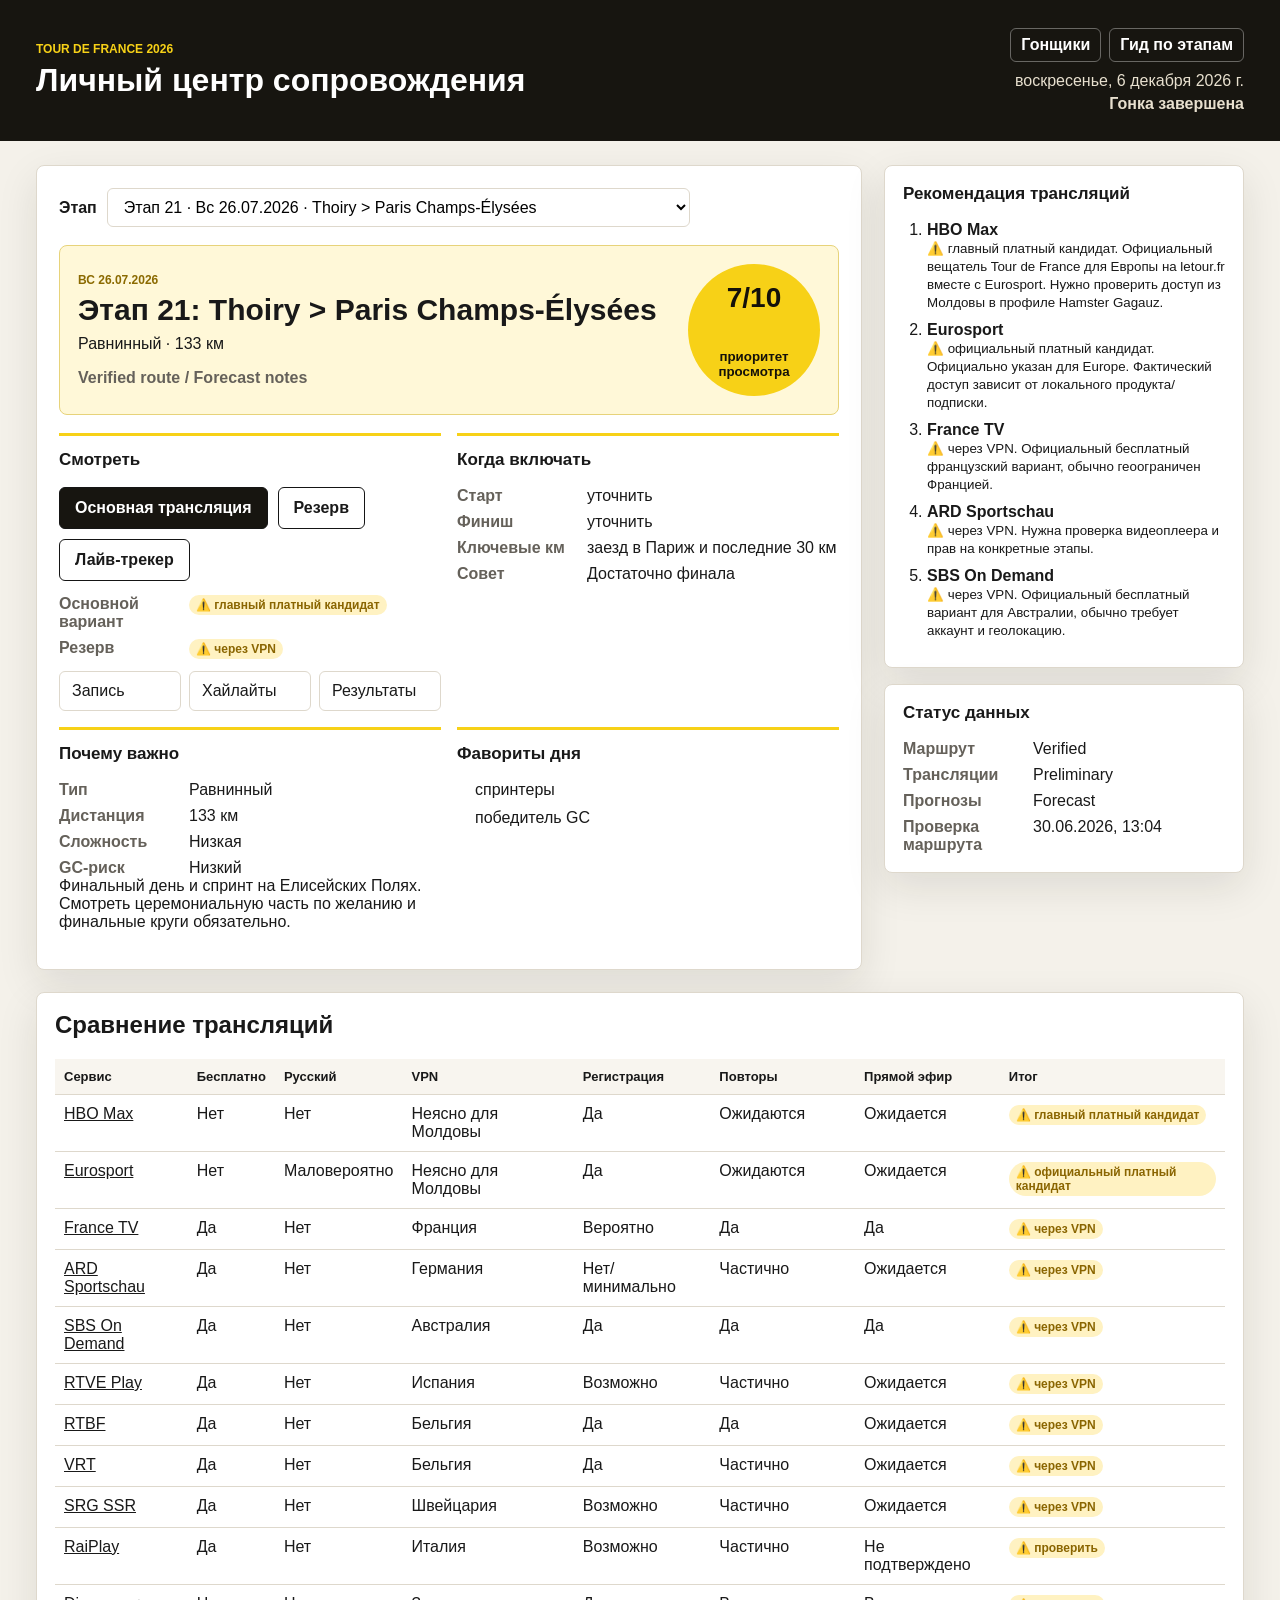
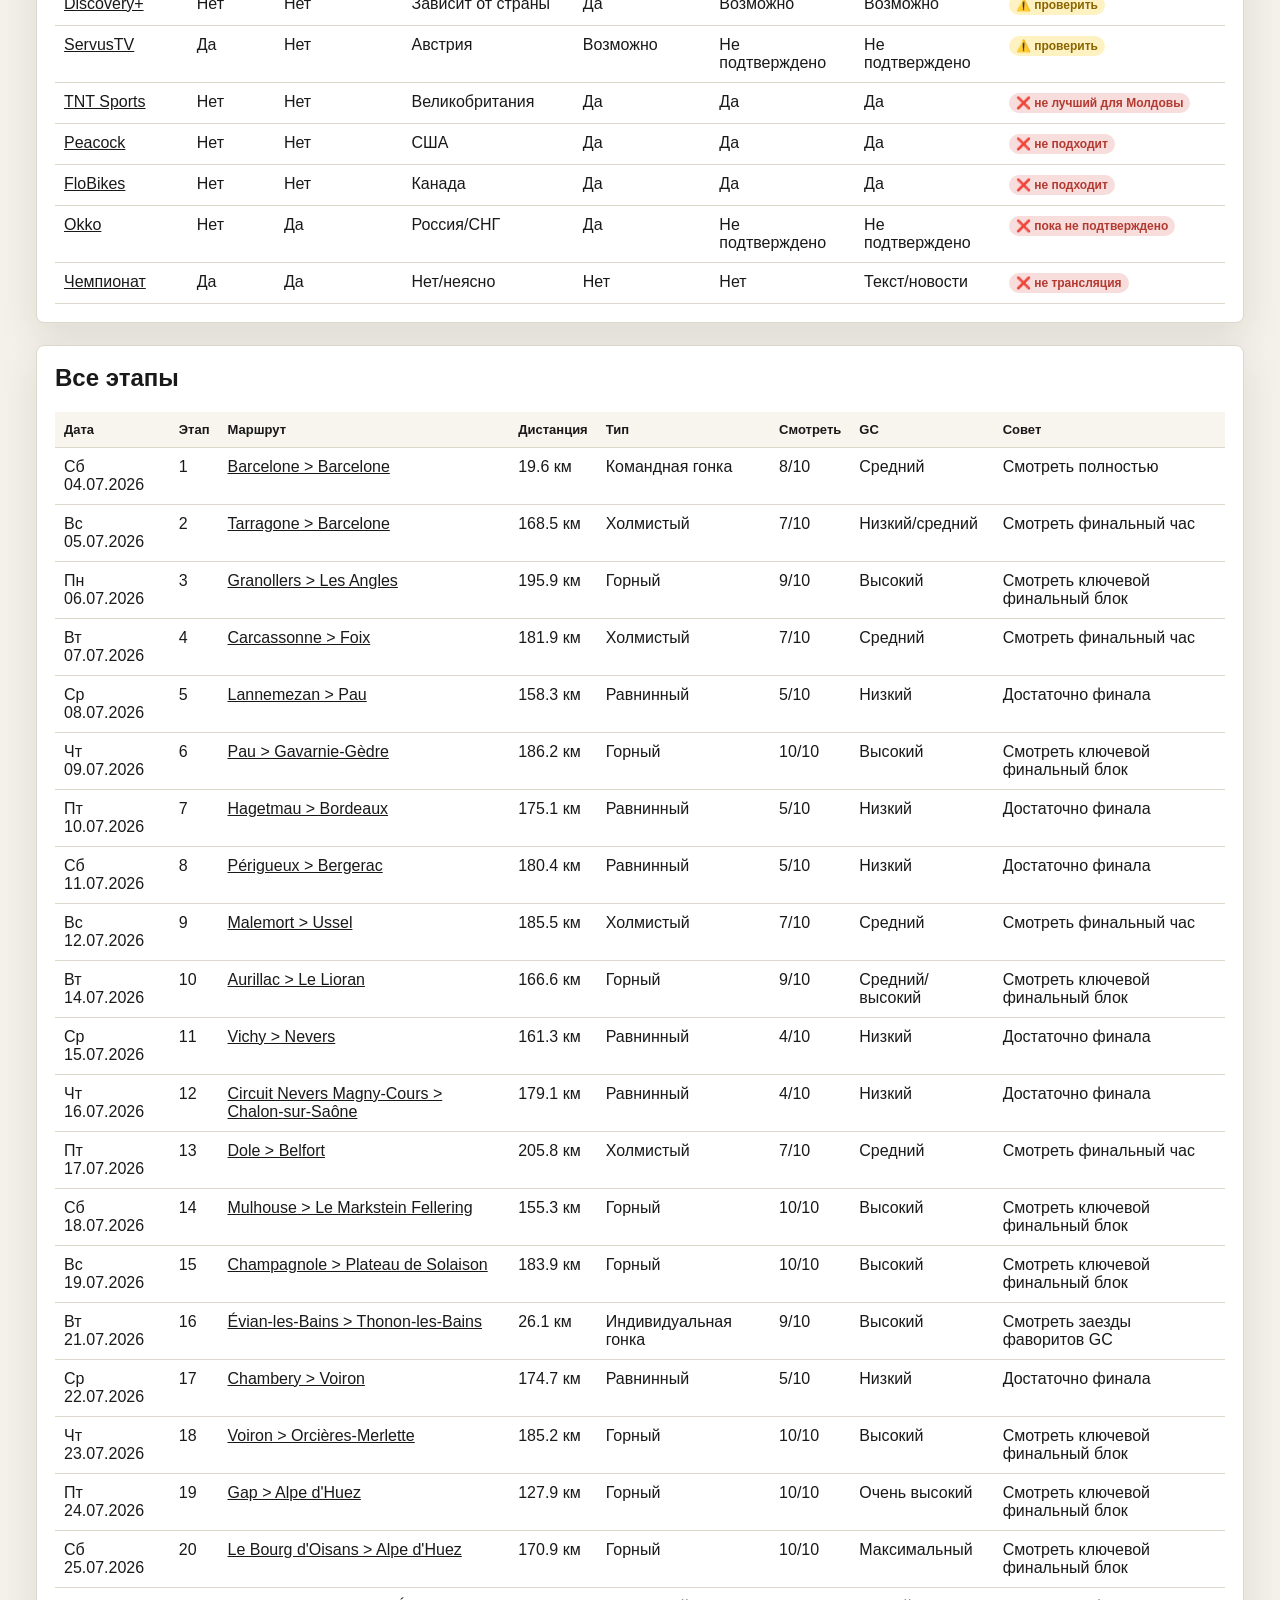
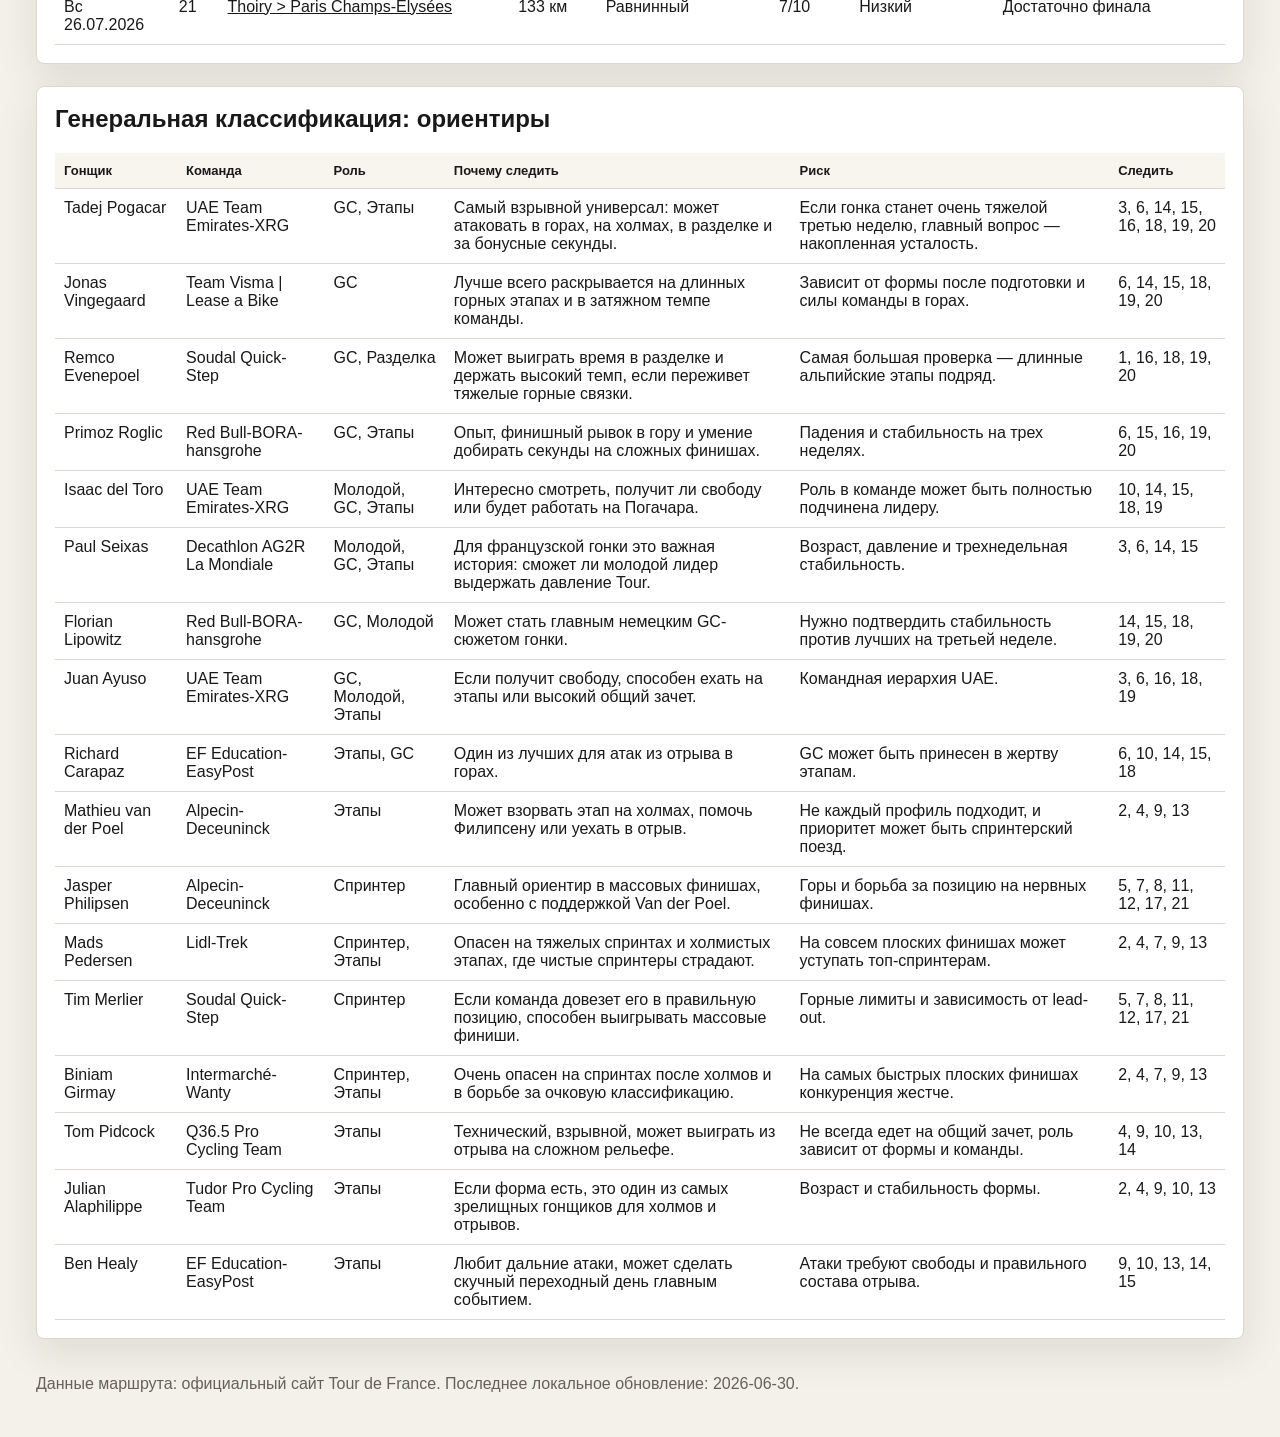
==== index.html @ 3c7461ac "Redesign homepage daily dashboard" ====
<!doctype html>
<html lang="ru">
<head>
  <meta charset="utf-8">
  <meta name="viewport" content="width=device-width, initial-scale=1">
  <title>Tour de France 2026 — личный центр</title>
  <link rel="stylesheet" href="assets/app.css">
</head>
<body>
  <header class="topbar">
    <div>
      <p class="eyebrow">Tour de France 2026</p>
      <h1>Личный центр сопровождения</h1>
    </div>
    <div class="top-actions">
      <nav class="main-nav" aria-label="Основные разделы">
        <a href="riders.html">Гонщики</a>
        <a href="stage-guide.html">Гид по этапам</a>
      </nav>
      <div class="status">
        <span id="todayLabel">Готово к обновлению</span>
        <strong id="countdownLabel">Старт: 4 июля 2026</strong>
      </div>
    </div>
  </header>

  <main class="layout">
    <section class="stage-panel daily-panel">
      <div class="stage-controls">
        <label for="stageSelect">Этап</label>
        <select id="stageSelect"></select>
      </div>

      <div class="stage-hero">
        <div>
          <p id="stageDate" class="eyebrow"></p>
          <h2 id="stageTitle"></h2>
          <p id="stageMeta"></p>
          <p id="stageStatus" class="status-note"></p>
        </div>
        <div class="stage-score">
          <span id="watchPriority"></span>
          <small>приоритет просмотра</small>
        </div>
      </div>

      <div class="dashboard-grid">
        <article class="dashboard-card watch-card">
          <h3>Смотреть</h3>
          <div class="actions">
            <a id="primaryWatch" class="button primary" target="_blank" rel="noreferrer">Основная трансляция</a>
            <a id="backupWatch" class="button" target="_blank" rel="noreferrer">Резерв</a>
            <a id="liveTracker" class="button" target="_blank" rel="noreferrer">Лайв-трекер</a>
          </div>
          <dl class="facts compact">
            <div><dt>Основной вариант</dt><dd id="primaryWatchStatus"></dd></div>
            <div><dt>Резерв</dt><dd id="backupWatchStatus"></dd></div>
          </dl>
          <div class="link-stack after-links">
            <a id="replayLink" target="_blank" rel="noreferrer">Запись</a>
            <a id="highlightsLink" target="_blank" rel="noreferrer">Хайлайты</a>
            <a id="resultsLink" target="_blank" rel="noreferrer">Результаты</a>
          </div>
        </article>

        <article class="dashboard-card">
          <h3>Когда включать</h3>
          <dl class="facts compact">
            <div><dt>Старт</dt><dd id="stageStartTime"></dd></div>
            <div><dt>Финиш</dt><dd id="stageFinishWindow"></dd></div>
            <div><dt>Ключевые км</dt><dd id="keyKilometers"></dd></div>
            <div><dt>Совет</dt><dd id="viewingAdvice"></dd></div>
          </dl>
        </article>

        <article class="dashboard-card">
          <h3>Почему важно</h3>
          <dl class="facts compact">
            <div><dt>Тип</dt><dd id="stageType"></dd></div>
            <div><dt>Дистанция</dt><dd id="stageDistance"></dd></div>
            <div><dt>Сложность</dt><dd id="difficulty"></dd></div>
            <div><dt>GC-риск</dt><dd id="gcImpact"></dd></div>
          </dl>
          <p id="stageGuide"></p>
        </article>

        <article class="dashboard-card">
          <h3>Фавориты дня</h3>
          <ul id="dailyFavorites" class="compact-list favorite-list"></ul>
        </article>
      </div>
    </section>

    <aside class="side-panel">
      <section>
        <h3>Рекомендация трансляций</h3>
        <ol id="recommendations" class="ranking"></ol>
      </section>

      <section>
        <h3>Статус данных</h3>
        <dl class="facts compact">
          <div><dt>Маршрут</dt><dd id="routeStatus"></dd></div>
          <div><dt>Трансляции</dt><dd id="broadcasterStatus"></dd></div>
          <div><dt>Прогнозы</dt><dd id="predictionStatus"></dd></div>
          <div><dt>Проверка маршрута</dt><dd id="routeCheckedAt"></dd></div>
        </dl>
      </section>
    </aside>

    <section class="wide">
      <h2>Сравнение трансляций</h2>
      <div class="table-wrap">
        <table id="broadcastTable">
          <thead>
            <tr>
              <th>Сервис</th>
              <th>Бесплатно</th>
              <th>Русский</th>
              <th>VPN</th>
              <th>Регистрация</th>
              <th>Повторы</th>
              <th>Прямой эфир</th>
              <th>Итог</th>
            </tr>
          </thead>
          <tbody></tbody>
        </table>
      </div>
    </section>

    <section class="wide">
      <h2>Все этапы</h2>
      <div class="table-wrap">
        <table id="stagesTable">
          <thead>
            <tr>
              <th>Дата</th>
              <th>Этап</th>
              <th>Маршрут</th>
              <th>Дистанция</th>
              <th>Тип</th>
              <th>Смотреть</th>
              <th>GC</th>
              <th>Совет</th>
            </tr>
          </thead>
          <tbody></tbody>
        </table>
      </div>
    </section>

    <section class="wide">
      <h2>Генеральная классификация: ориентиры</h2>
      <div class="table-wrap">
        <table id="ridersTable">
          <thead>
            <tr>
              <th>Гонщик</th>
              <th>Команда</th>
              <th>Роль</th>
              <th>Почему следить</th>
              <th>Риск</th>
              <th>Следить</th>
            </tr>
          </thead>
          <tbody></tbody>
        </table>
      </div>
    </section>
  </main>

  <footer>
    <p>Данные маршрута: официальный сайт Tour de France. Последнее локальное обновление: <span id="updatedAt"></span>.</p>
  </footer>

  <script src="assets/data.js"></script>
  <script src="assets/app.js"></script>
</body>
</html>
---- assets/app.css ----
:root {
  --bg: #f4f1ea;
  --panel: #ffffff;
  --ink: #191919;
  --muted: #65615a;
  --line: #ded8cc;
  --yellow: #f7d117;
  --green: #2f7d57;
  --red: #b23a31;
  --blue: #245f8f;
  --shadow: 0 14px 40px rgba(32, 27, 18, .10);
}

* {
  box-sizing: border-box;
}

body {
  margin: 0;
  background: var(--bg);
  color: var(--ink);
  font-family: "Segoe UI", Arial, sans-serif;
}

a {
  color: inherit;
}

.topbar {
  display: flex;
  justify-content: space-between;
  gap: 24px;
  align-items: center;
  padding: 28px 36px;
  background: #171510;
  color: #fff;
}

h1, h2, h3, p {
  margin-top: 0;
}

h1 {
  margin-bottom: 0;
  font-size: 32px;
}

h2 {
  font-size: 24px;
}

h3 {
  font-size: 17px;
}

.eyebrow {
  margin-bottom: 6px;
  color: #8b6a00;
  font-weight: 700;
  text-transform: uppercase;
  font-size: 12px;
  letter-spacing: 0;
}

.topbar .eyebrow {
  color: var(--yellow);
}

.status {
  display: grid;
  gap: 5px;
  text-align: right;
  color: #e8e0cf;
}

.top-actions {
  display: grid;
  gap: 10px;
  justify-items: end;
}

.main-nav {
  display: flex;
  flex-wrap: wrap;
  gap: 8px;
  justify-content: flex-end;
}

.main-nav a {
  min-height: 34px;
  display: inline-flex;
  align-items: center;
  padding: 7px 10px;
  border: 1px solid rgba(255,255,255,.35);
  border-radius: 6px;
  color: #fff;
  text-decoration: none;
  font-weight: 700;
}

.layout {
  display: grid;
  grid-template-columns: minmax(0, 1fr) 360px;
  gap: 22px;
  padding: 24px 36px 36px;
}

.stage-panel,
.side-panel section,
.wide {
  background: var(--panel);
  border: 1px solid var(--line);
  border-radius: 8px;
  box-shadow: var(--shadow);
}

.stage-panel {
  padding: 22px;
}

.daily-panel {
  display: grid;
  gap: 18px;
}

.stage-controls {
  display: flex;
  gap: 10px;
  align-items: center;
}

label {
  font-weight: 700;
}

select {
  min-width: 280px;
  padding: 9px 12px;
  border: 1px solid var(--line);
  border-radius: 6px;
  background: #fff;
  font: inherit;
}

.stage-hero {
  display: flex;
  justify-content: space-between;
  gap: 18px;
  align-items: center;
  padding: 18px;
  border: 1px solid #e7d37a;
  border-radius: 8px;
  background: #fff8d8;
}

.stage-hero h2 {
  margin-bottom: 8px;
  font-size: 30px;
}

.stage-score {
  min-width: 132px;
  aspect-ratio: 1;
  display: grid;
  place-items: center;
  text-align: center;
  border-radius: 50%;
  background: var(--yellow);
  color: #14110a;
  font-weight: 800;
}

.stage-score span {
  font-size: 28px;
}

.stage-score small {
  display: block;
  max-width: 88px;
  font-weight: 700;
}

.status-note {
  margin-bottom: 0;
  color: var(--muted);
  font-weight: 700;
}

.dashboard-grid {
  display: grid;
  grid-template-columns: repeat(2, minmax(0, 1fr));
  gap: 16px;
}

.dashboard-card {
  border-top: 3px solid var(--yellow);
  padding-top: 14px;
}

.actions {
  display: flex;
  flex-wrap: wrap;
  gap: 10px;
  margin: 0 0 14px;
}

.button {
  display: inline-flex;
  min-height: 42px;
  align-items: center;
  justify-content: center;
  padding: 10px 15px;
  border: 1px solid #151515;
  border-radius: 6px;
  text-decoration: none;
  font-weight: 700;
  background: #fff;
}

.button.primary {
  background: #171510;
  color: #fff;
}

.grid.two {
  display: grid;
  grid-template-columns: repeat(2, minmax(0, 1fr));
  gap: 16px;
}

article {
  border-top: 3px solid var(--yellow);
  padding-top: 14px;
}

.facts {
  display: grid;
  gap: 8px;
}

.facts.compact {
  margin: 0;
}

.facts div {
  display: grid;
  grid-template-columns: 120px 1fr;
  gap: 10px;
}

dt {
  color: var(--muted);
  font-weight: 700;
}

dd {
  margin: 0;
}

.side-panel {
  display: grid;
  gap: 16px;
  align-content: start;
}

.side-panel section,
.wide {
  padding: 18px;
}

.ranking {
  margin: 0;
  padding-left: 24px;
}

.ranking li,
.compact-list li {
  margin-bottom: 10px;
}

.compact-list {
  margin: 0;
  padding-left: 18px;
}

.link-stack {
  display: grid;
  gap: 8px;
}

.after-links {
  grid-template-columns: repeat(3, minmax(0, 1fr));
  margin-top: 12px;
}

.link-stack a {
  padding: 10px 12px;
  border: 1px solid var(--line);
  border-radius: 6px;
  text-decoration: none;
}

.favorite-list li {
  display: grid;
  gap: 3px;
}

.favorite-list a {
  font-weight: 800;
  text-decoration-color: rgba(25,25,25,.35);
}

.favorite-list span {
  color: var(--muted);
  font-size: 13px;
}

.wide {
  grid-column: 1 / -1;
}

.table-wrap {
  overflow-x: auto;
}

table {
  width: 100%;
  border-collapse: collapse;
  min-width: 780px;
}

th,
td {
  padding: 10px 9px;
  border-bottom: 1px solid var(--line);
  text-align: left;
  vertical-align: top;
}

th {
  background: #f8f5ef;
  font-size: 13px;
}

.tag {
  display: inline-block;
  padding: 3px 7px;
  border-radius: 999px;
  font-weight: 700;
  font-size: 12px;
}

.ok { background: #dff2e7; color: var(--green); }
.warn { background: #fff2c2; color: #8a6500; }
.bad { background: #f8dddd; color: var(--red); }
.info { background: #dfeef8; color: var(--blue); }

footer {
  padding: 0 36px 28px;
  color: var(--muted);
}

@media (max-width: 980px) {
  .topbar,
  .layout {
    padding-left: 18px;
    padding-right: 18px;
  }

  .topbar,
  .layout,
  .grid.two {
    display: block;
  }

  .status {
    text-align: left;
    margin-top: 12px;
  }

  .top-actions {
    justify-items: start;
    margin-top: 14px;
  }

  .main-nav {
    justify-content: flex-start;
  }

  .side-panel,
  .wide {
    margin-top: 18px;
  }

  .stage-hero {
    display: block;
  }

  .stage-score {
    margin-top: 14px;
  }

  select {
    min-width: 0;
    width: 100%;
  }
}
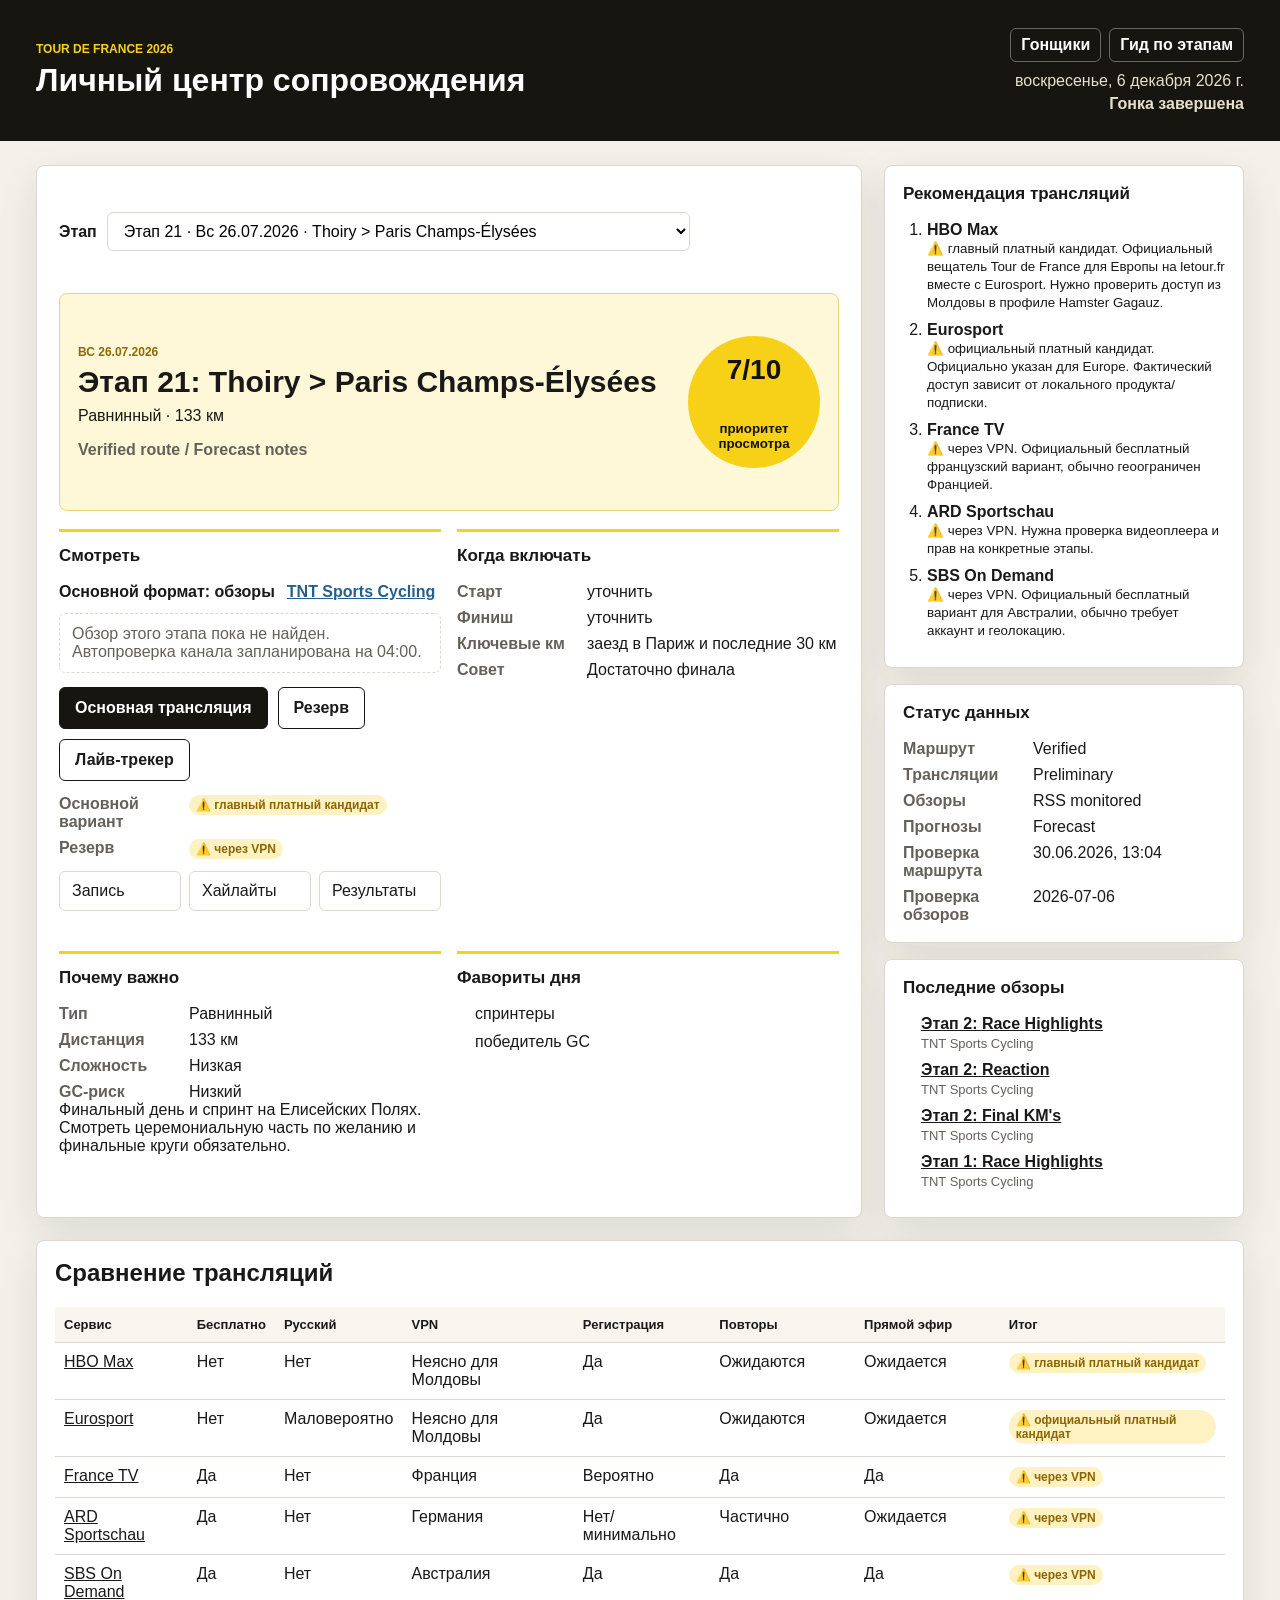
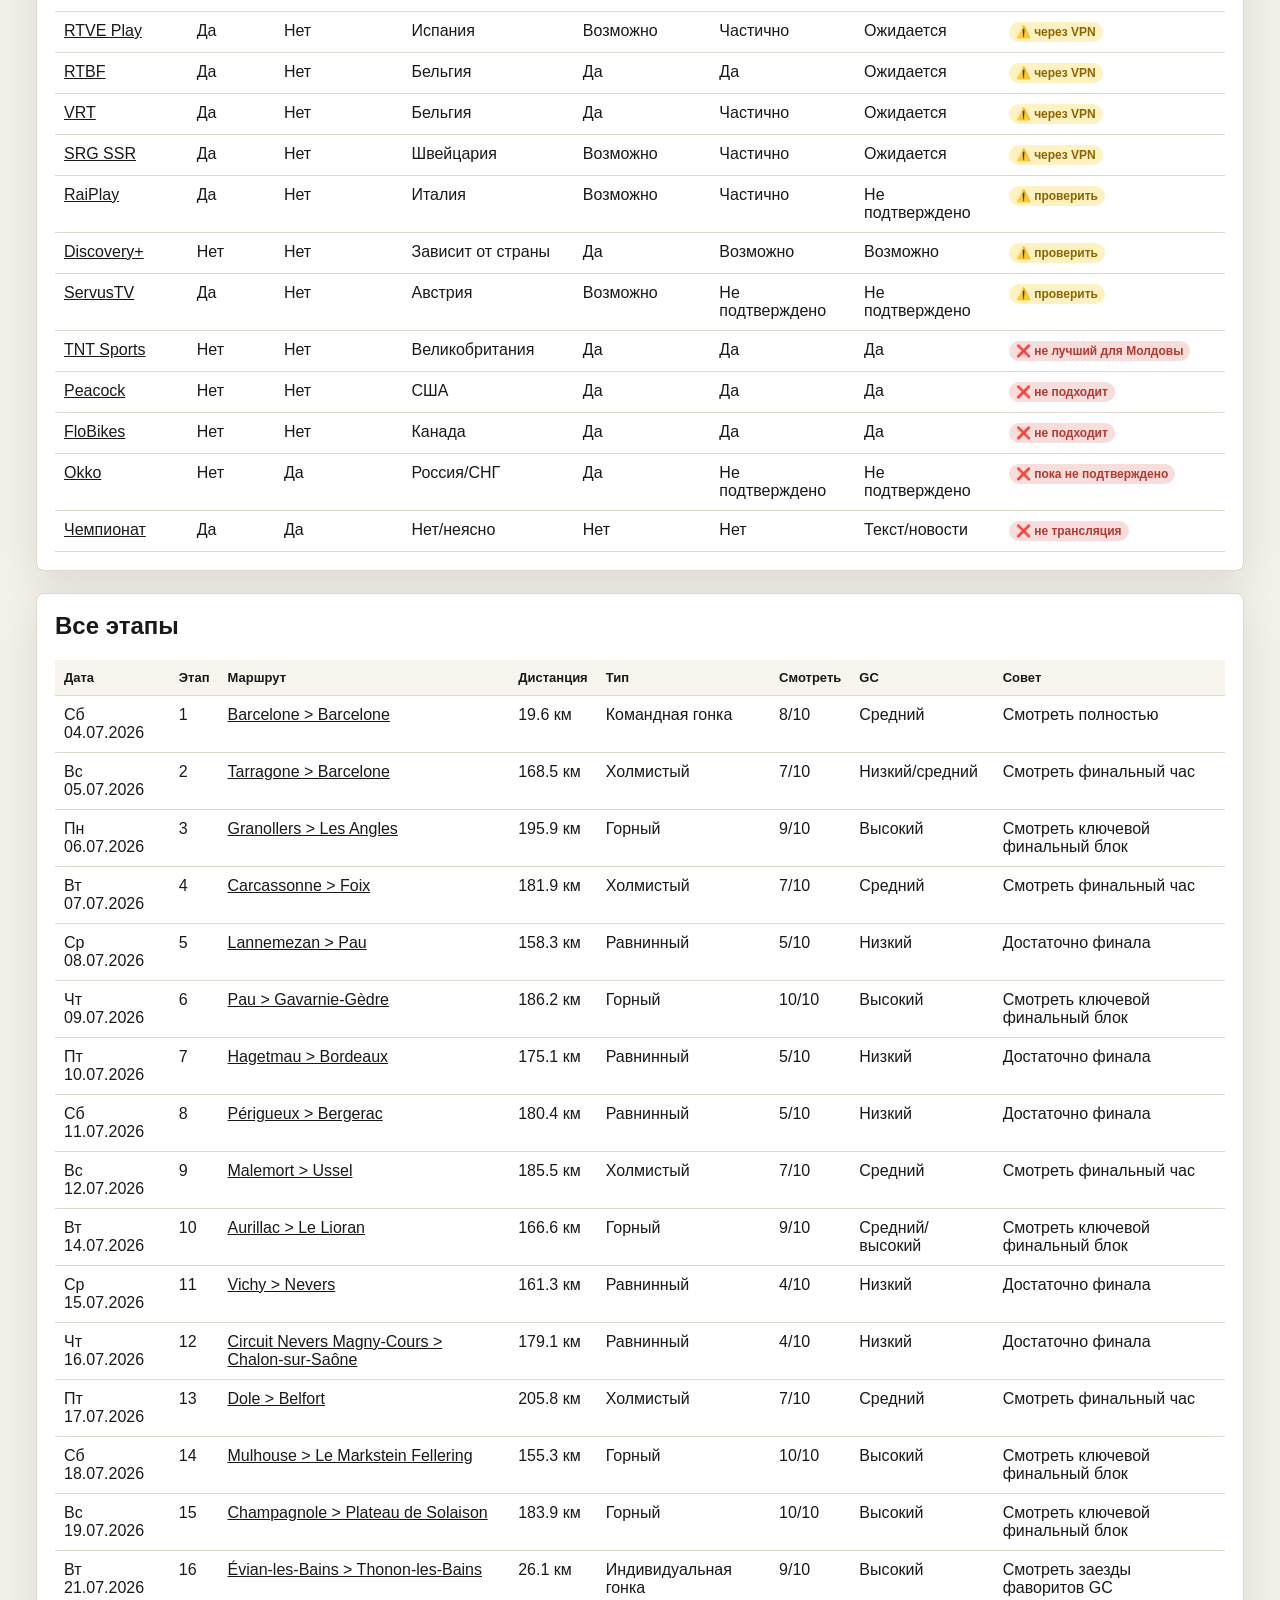
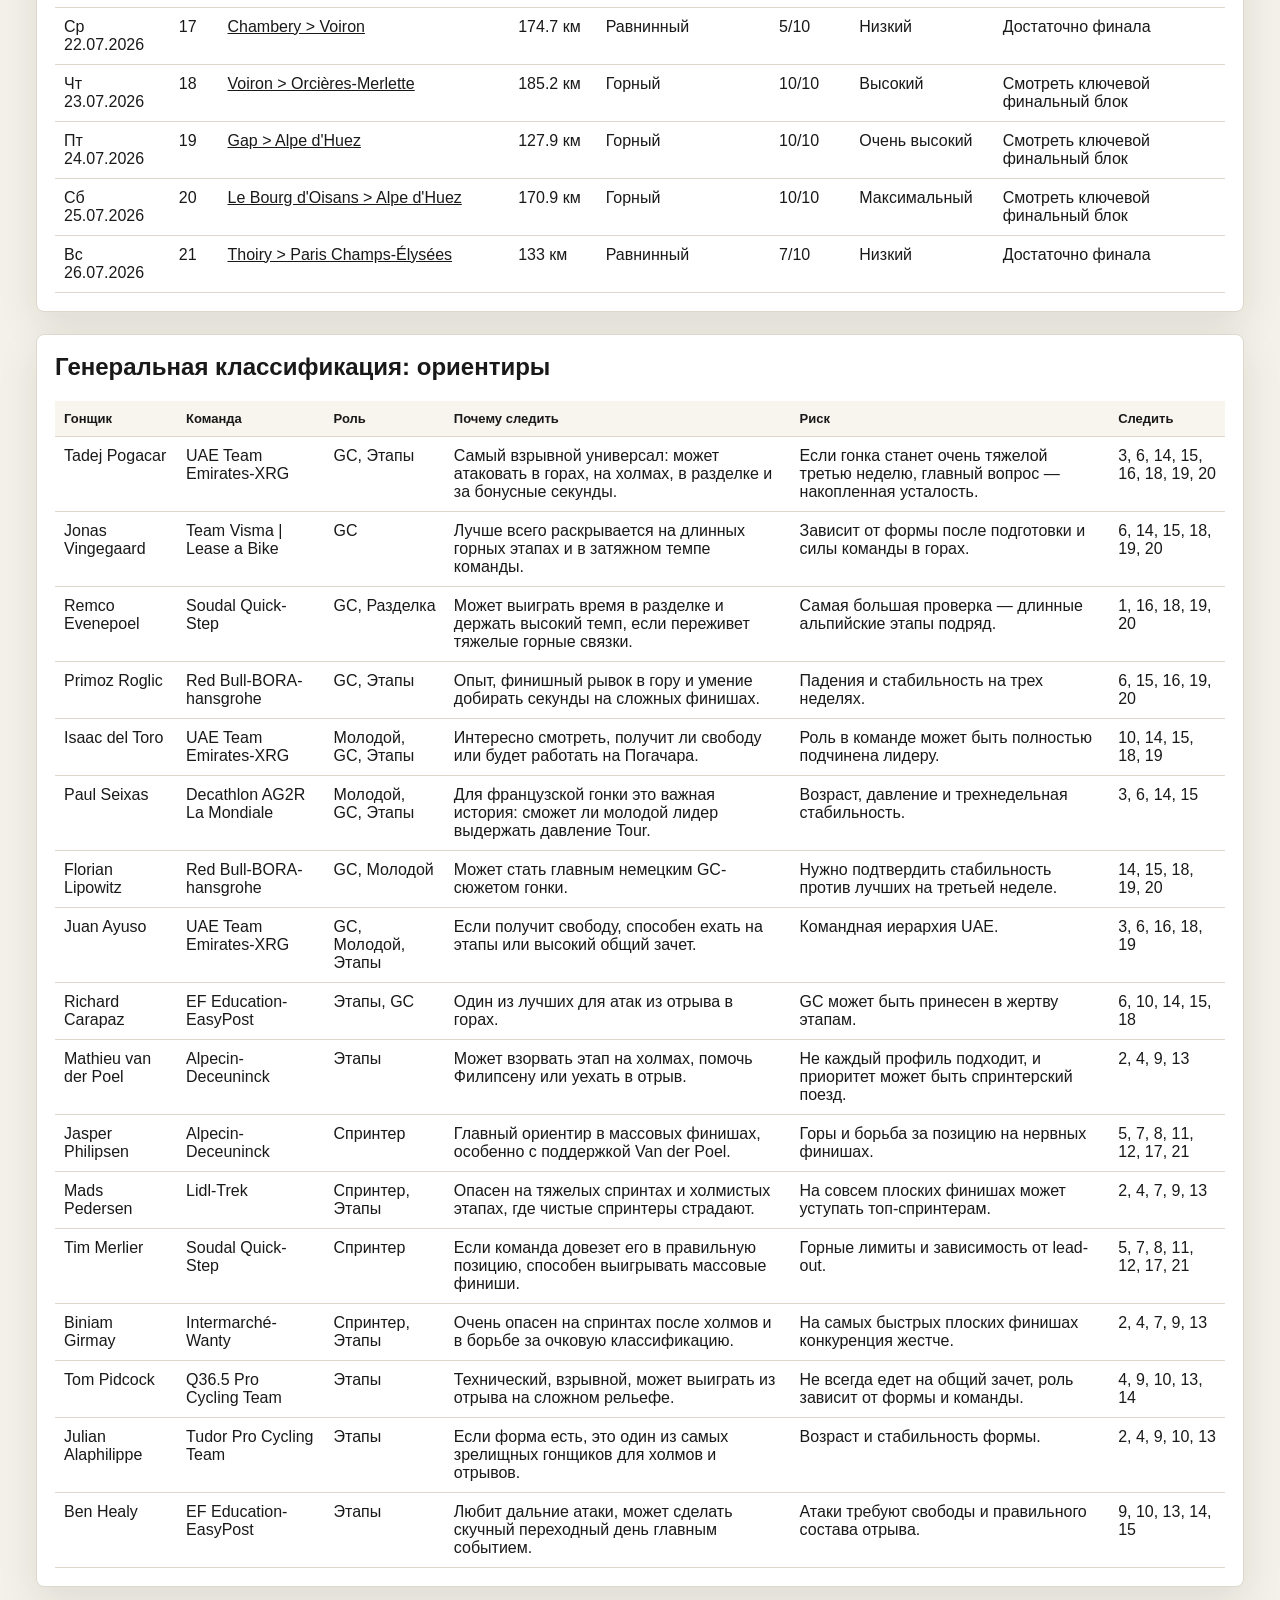
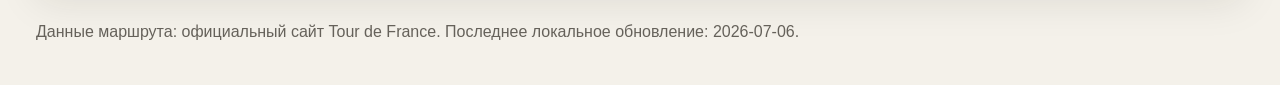
==== commit 1fdc4129: "Add TNT Sports highlight workflow" ====
--- a/index.html
+++ b/index.html
@@ -47,6 +47,11 @@
       <div class="dashboard-grid">
         <article class="dashboard-card watch-card">
           <h3>Смотреть</h3>
+          <div class="highlight-source">
+            <strong>Основной формат: обзоры</strong>
+            <a id="highlightChannel" target="_blank" rel="noreferrer">TNT Sports Cycling</a>
+          </div>
+          <div id="stageHighlights" class="highlight-list"></div>
           <div class="actions">
             <a id="primaryWatch" class="button primary" target="_blank" rel="noreferrer">Основная трансляция</a>
             <a id="backupWatch" class="button" target="_blank" rel="noreferrer">Резерв</a>
@@ -102,9 +107,16 @@
         <dl class="facts compact">
           <div><dt>Маршрут</dt><dd id="routeStatus"></dd></div>
           <div><dt>Трансляции</dt><dd id="broadcasterStatus"></dd></div>
+          <div><dt>Обзоры</dt><dd id="highlightsStatus"></dd></div>
           <div><dt>Прогнозы</dt><dd id="predictionStatus"></dd></div>
           <div><dt>Проверка маршрута</dt><dd id="routeCheckedAt"></dd></div>
+          <div><dt>Проверка обзоров</dt><dd id="highlightsCheckedAt"></dd></div>
         </dl>
+      </section>
+
+      <section>
+        <h3>Последние обзоры</h3>
+        <ul id="latestHighlights" class="compact-list highlight-compact"></ul>
       </section>
     </aside>
 
--- a/assets/app.css
+++ b/assets/app.css
@@ -204,6 +204,55 @@
   margin: 0 0 14px;
 }
 
+.highlight-source {
+  display: flex;
+  flex-wrap: wrap;
+  gap: 8px 12px;
+  align-items: baseline;
+  margin-bottom: 12px;
+}
+
+.highlight-source a {
+  color: var(--blue);
+  font-weight: 800;
+}
+
+.highlight-list {
+  display: grid;
+  gap: 8px;
+  margin-bottom: 14px;
+}
+
+.highlight-link {
+  display: grid;
+  gap: 3px;
+  padding: 11px 12px;
+  border: 1px solid var(--line);
+  border-left: 4px solid var(--yellow);
+  border-radius: 6px;
+  background: #fffdf4;
+  text-decoration: none;
+}
+
+.highlight-link span {
+  color: #8a6500;
+  font-size: 12px;
+  font-weight: 800;
+  text-transform: uppercase;
+}
+
+.highlight-link strong {
+  line-height: 1.35;
+}
+
+.empty-note {
+  margin: 0;
+  padding: 11px 12px;
+  border: 1px dashed var(--line);
+  border-radius: 6px;
+  color: var(--muted);
+}
+
 .button {
   display: inline-flex;
   min-height: 42px;
@@ -315,6 +364,20 @@
   font-size: 13px;
 }
 
+.highlight-compact li {
+  display: grid;
+  gap: 3px;
+}
+
+.highlight-compact a {
+  font-weight: 800;
+}
+
+.highlight-compact span {
+  color: var(--muted);
+  font-size: 13px;
+}
+
 .wide {
   grid-column: 1 / -1;
 }
@@ -369,7 +432,8 @@
 
   .topbar,
   .layout,
-  .grid.two {
+  .grid.two,
+  .dashboard-grid {
     display: block;
   }
 
@@ -388,7 +452,8 @@
   }
 
   .side-panel,
-  .wide {
+  .wide,
+  .dashboard-card + .dashboard-card {
     margin-top: 18px;
   }
 
@@ -405,3 +470,53 @@
     width: 100%;
   }
 }
+
+@media (max-width: 640px) {
+  .topbar {
+    align-items: flex-start;
+  }
+
+  h1 {
+    font-size: 26px;
+  }
+
+  h2,
+  .stage-hero h2 {
+    font-size: 23px;
+  }
+
+  .stage-panel,
+  .side-panel section,
+  .wide {
+    padding: 16px;
+  }
+
+  .stage-controls {
+    display: grid;
+  }
+
+  .actions,
+  .after-links {
+    display: grid;
+    grid-template-columns: 1fr;
+  }
+
+  .button,
+  .link-stack a {
+    width: 100%;
+  }
+
+  .facts div {
+    grid-template-columns: minmax(88px, 34%) 1fr;
+  }
+
+  .stage-score {
+    min-width: 112px;
+    width: 112px;
+  }
+
+  footer {
+    padding-left: 18px;
+    padding-right: 18px;
+  }
+}
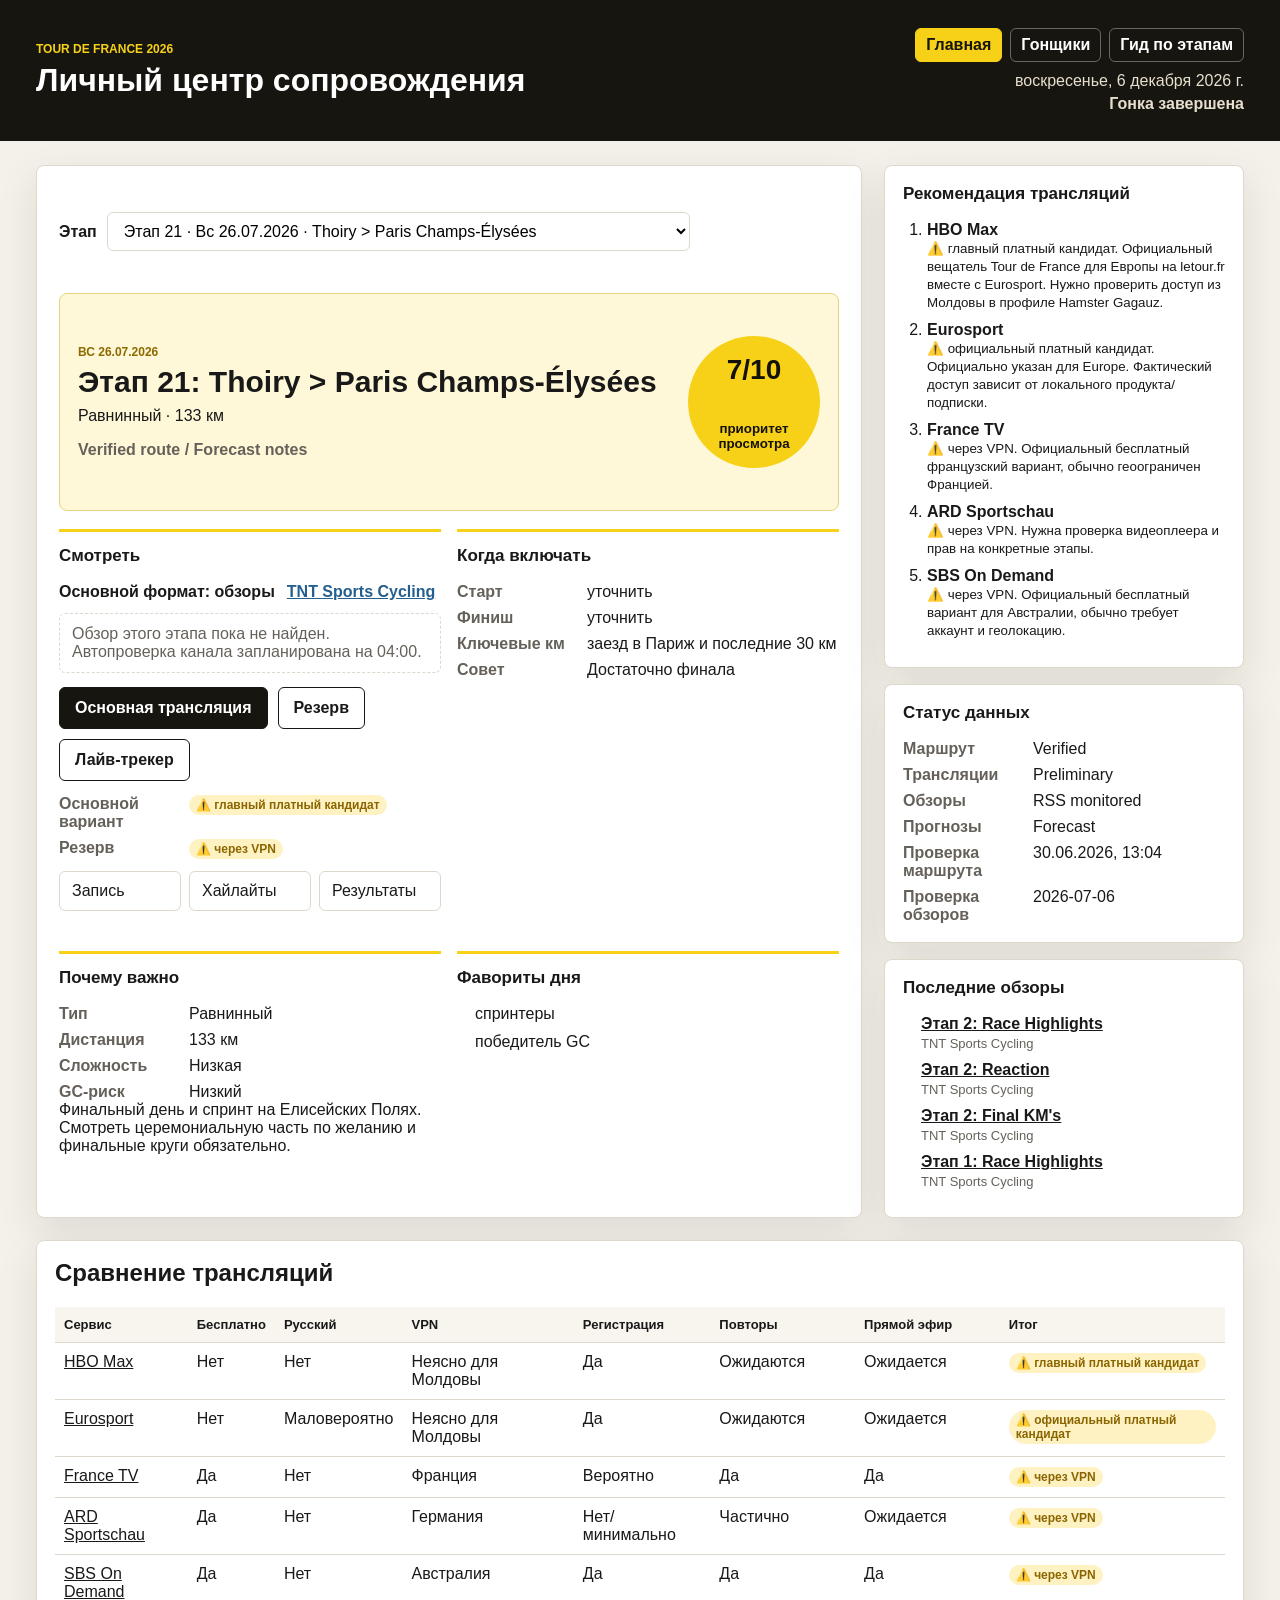
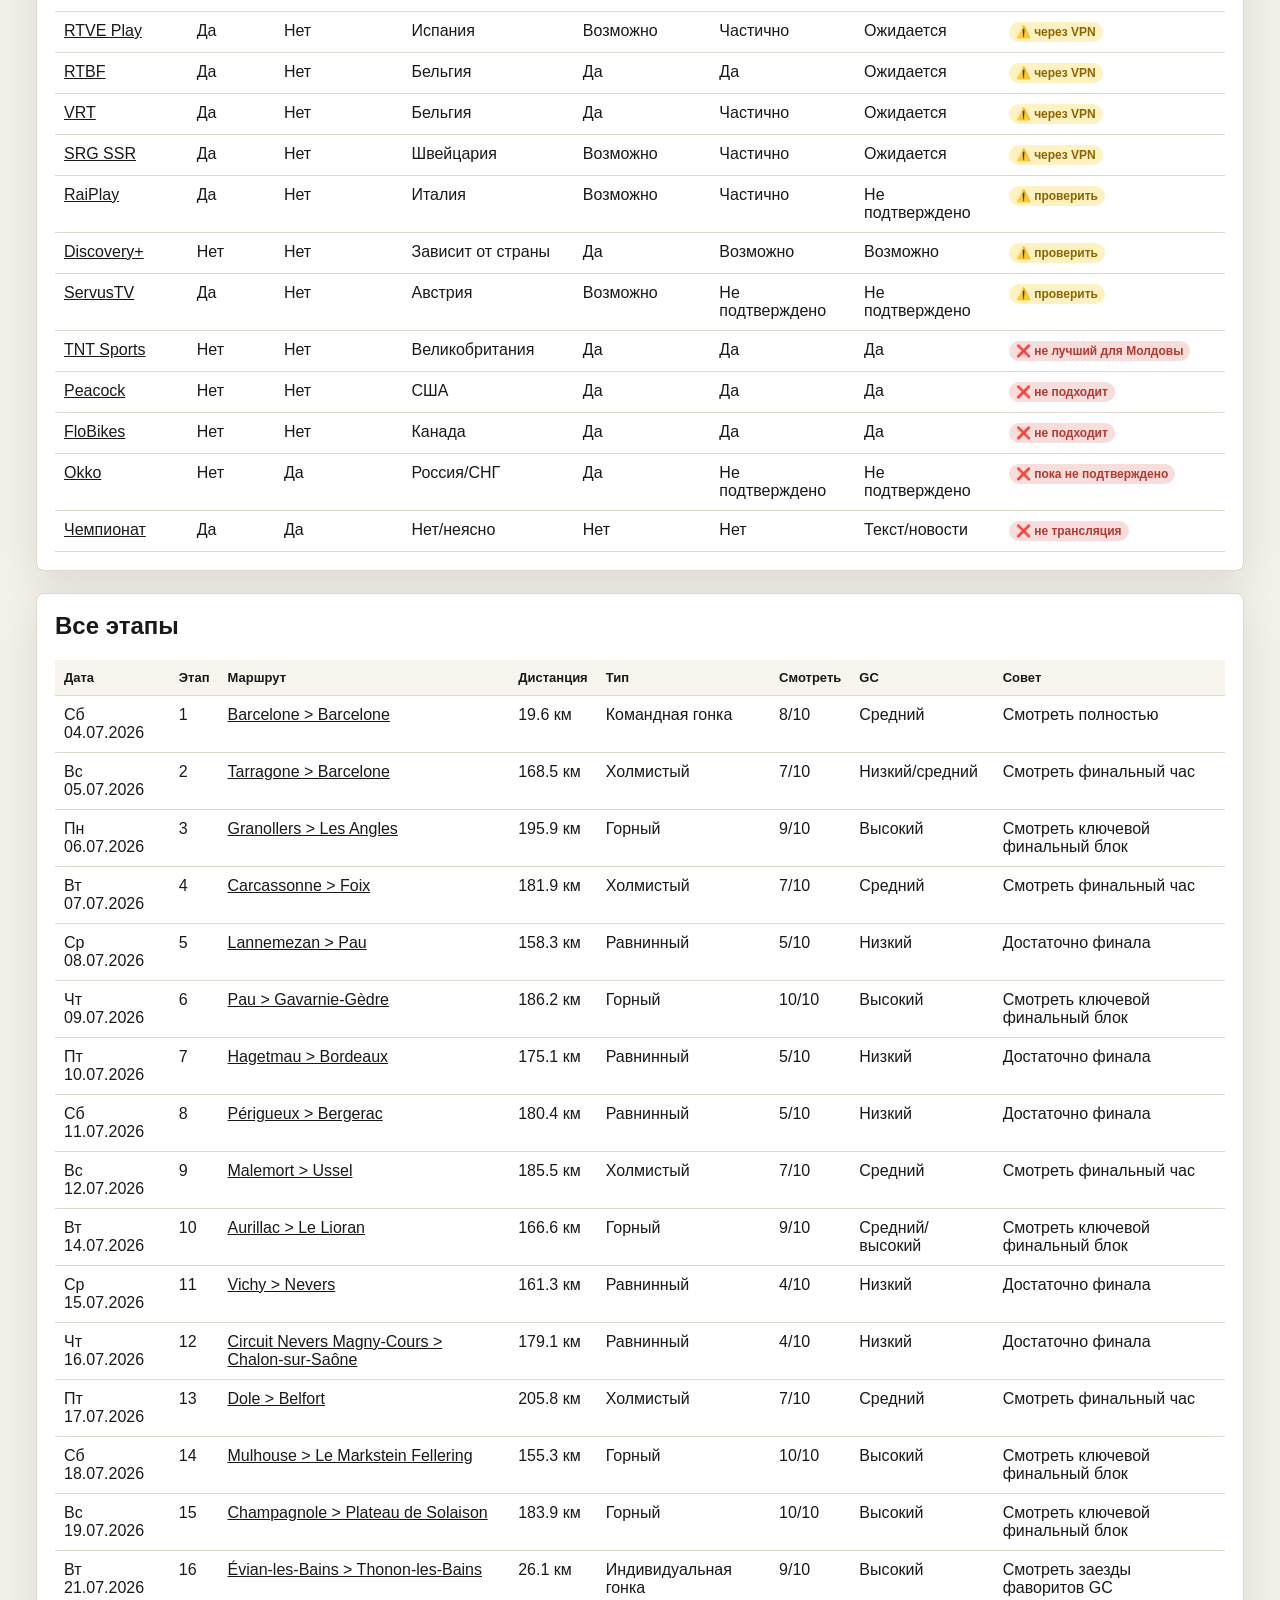
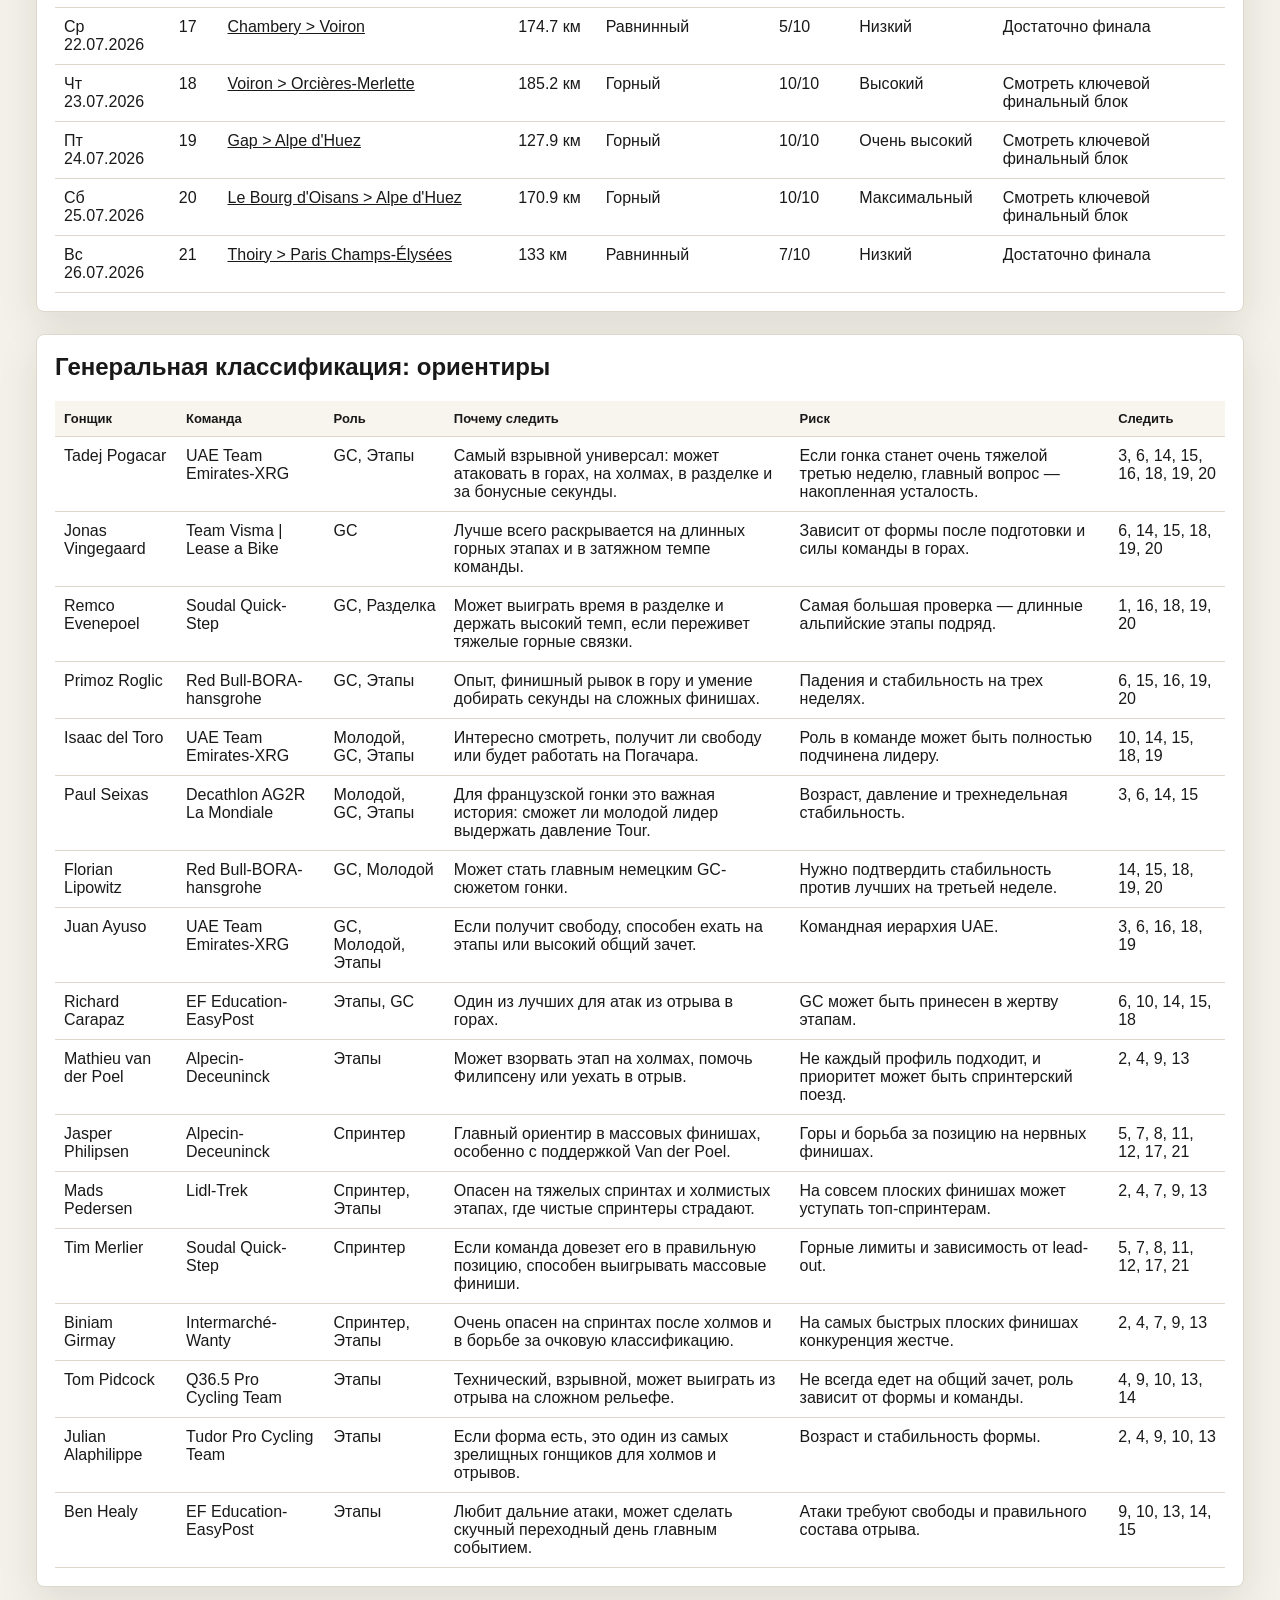
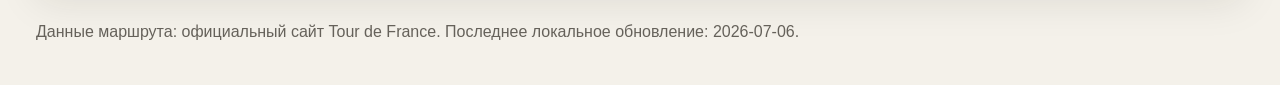
==== commit ee1177a7: "Restore full site navigation" ====
--- a/index.html
+++ b/index.html
@@ -14,6 +14,7 @@
     </div>
     <div class="top-actions">
       <nav class="main-nav" aria-label="Основные разделы">
+        <a href="index.html" aria-current="page">Главная</a>
         <a href="riders.html">Гонщики</a>
         <a href="stage-guide.html">Гид по этапам</a>
       </nav>
--- a/assets/app.css
+++ b/assets/app.css
@@ -98,6 +98,12 @@
   font-weight: 700;
 }
 
+.main-nav a[aria-current="page"] {
+  background: var(--yellow);
+  border-color: var(--yellow);
+  color: #171510;
+}
+
 .layout {
   display: grid;
   grid-template-columns: minmax(0, 1fr) 360px;
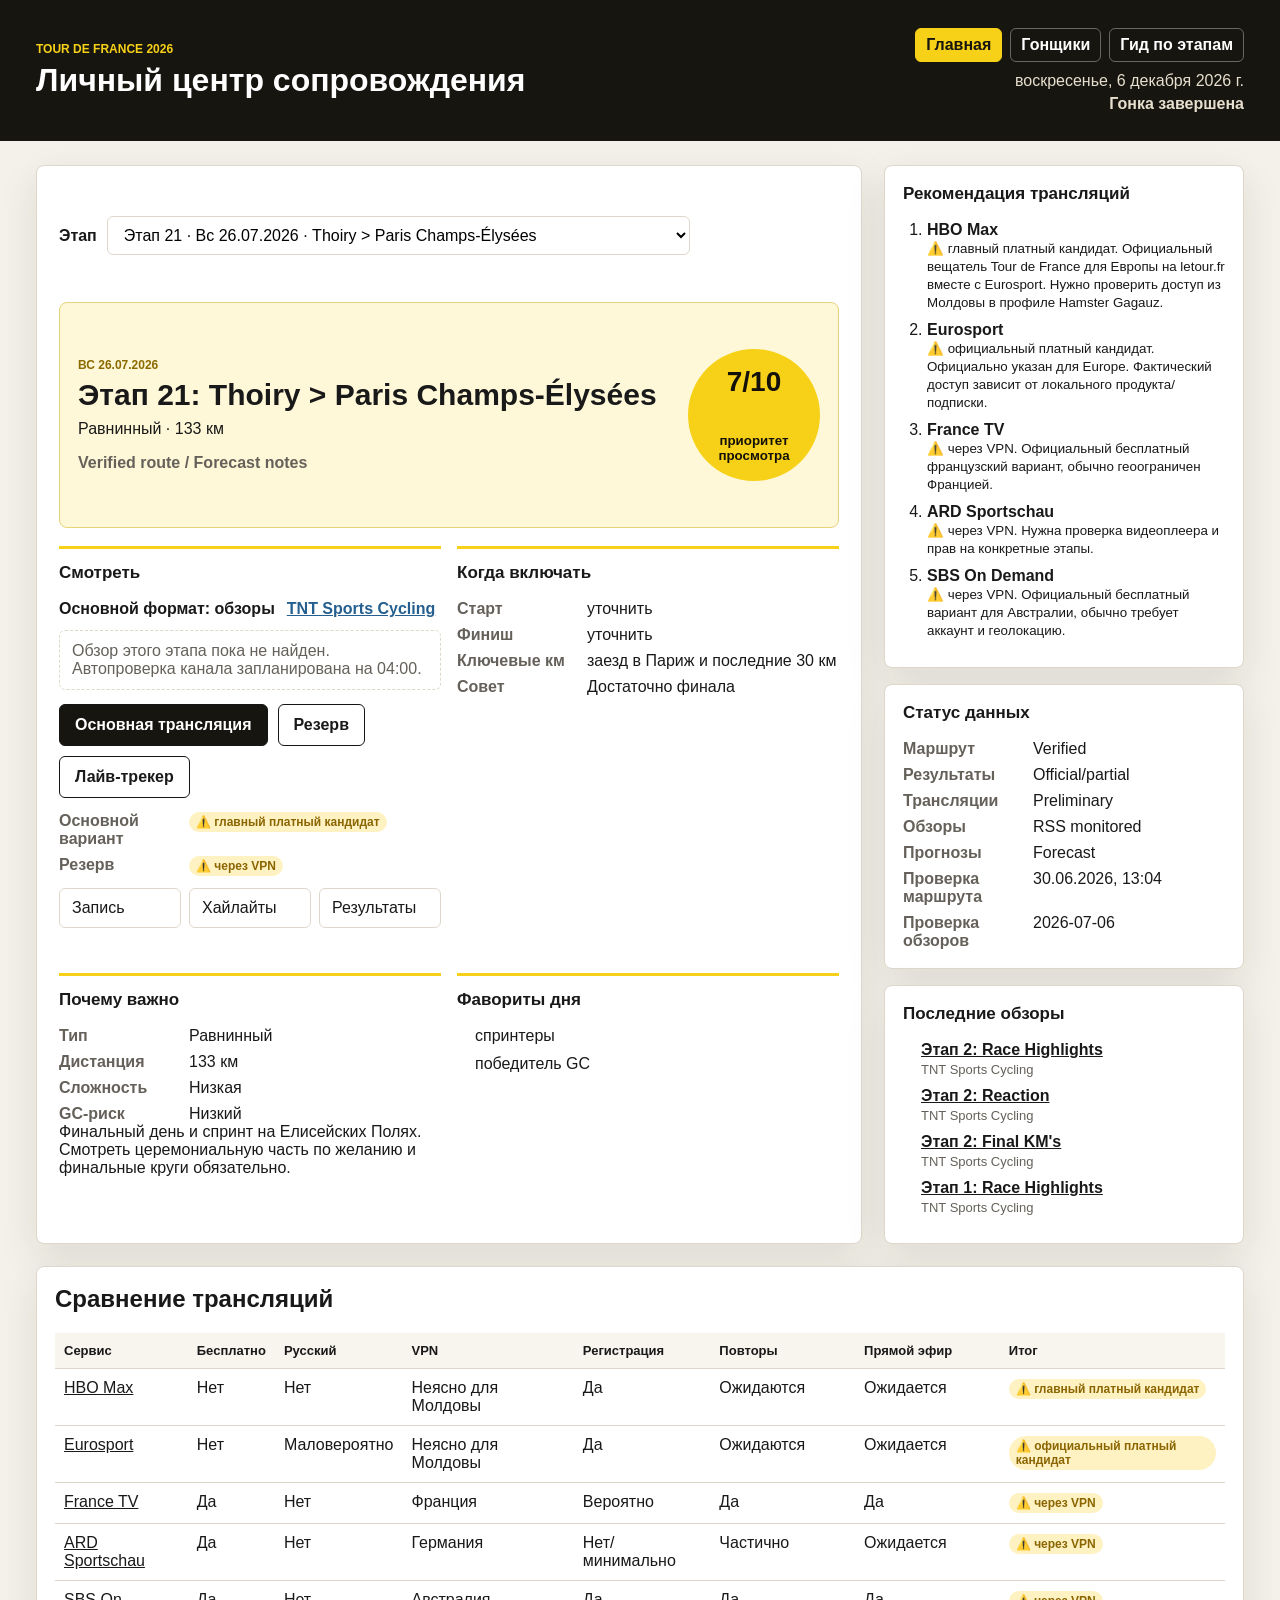
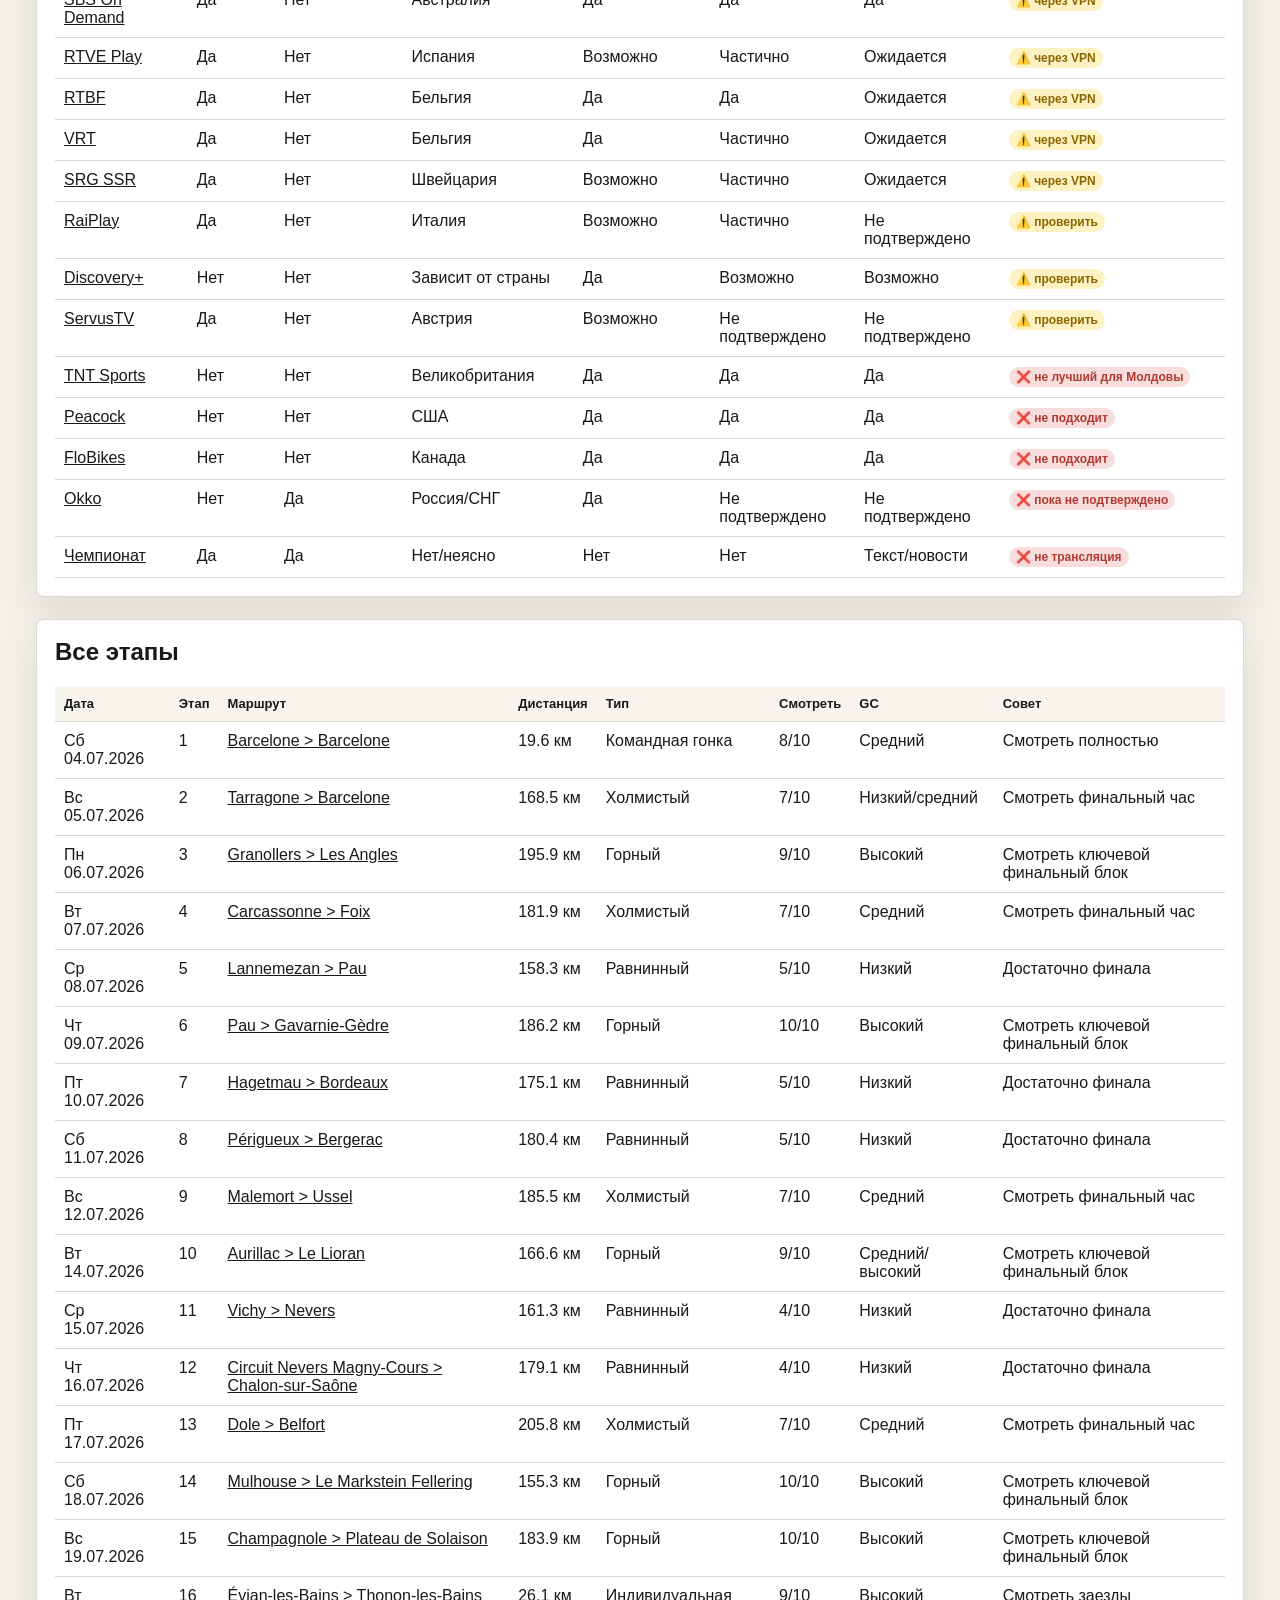
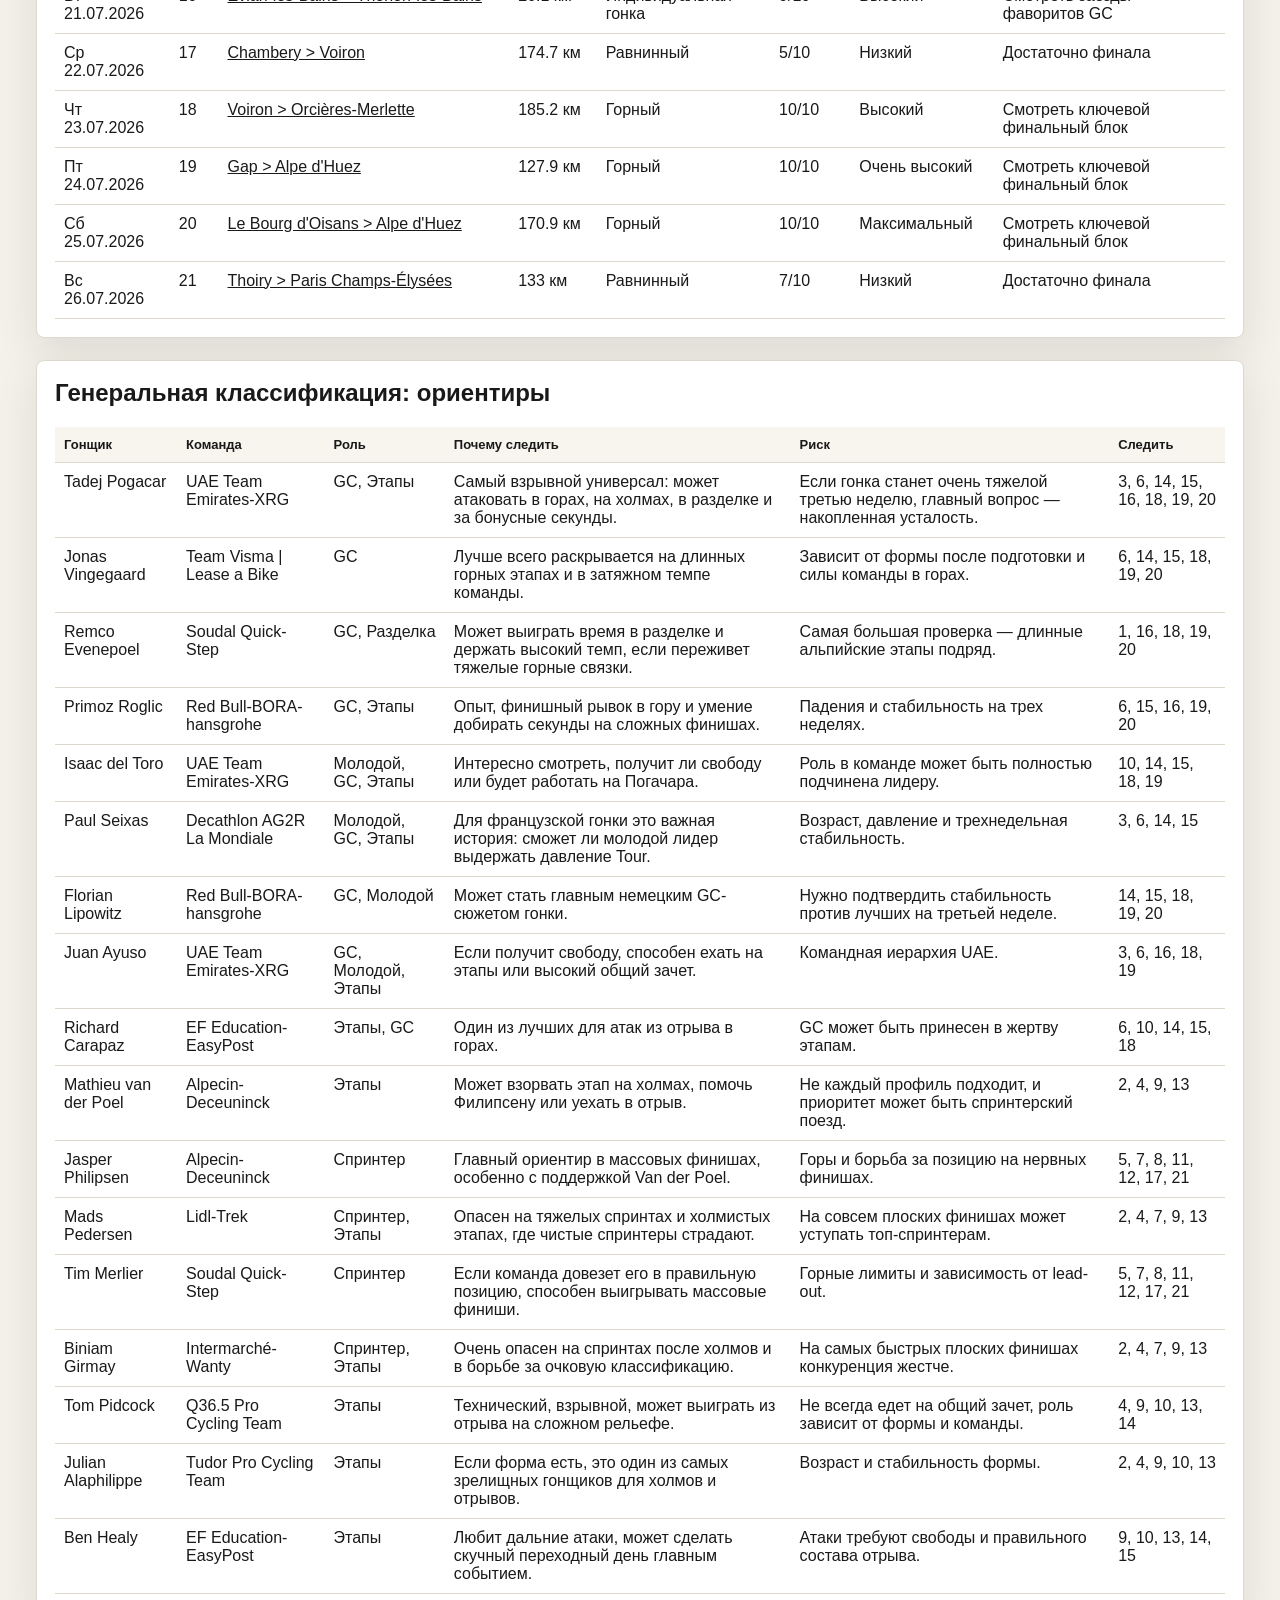
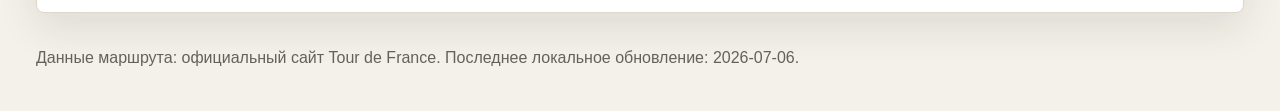
==== commit ce1686f0: "Add stage results model and rider badges" ====
--- a/index.html
+++ b/index.html
@@ -46,6 +46,26 @@
       </div>
 
       <div class="dashboard-grid">
+        <article id="stageSummaryCard" class="dashboard-card stage-summary-card" hidden>
+          <h3>Stage Summary</h3>
+          <div class="summary-head">
+            <strong id="stageWinner"></strong>
+            <span id="stageResultStatus" class="tag info"></span>
+          </div>
+          <dl class="facts compact">
+            <div><dt>Команда</dt><dd id="stageWinnerTeam"></dd></div>
+            <div><dt>Время</dt><dd id="stageWinningTime"></dd></div>
+          </dl>
+          <ol id="stageTop3" class="ranking compact-ranking"></ol>
+          <p id="stageResultSummary"></p>
+          <dl class="facts compact jersey-facts">
+            <div><dt>Yellow</dt><dd id="jerseyYellow"></dd></div>
+            <div><dt>Green</dt><dd id="jerseyGreen"></dd></div>
+            <div><dt>Polka Dot</dt><dd id="jerseyPolkaDot"></dd></div>
+            <div><dt>White</dt><dd id="jerseyWhite"></dd></div>
+          </dl>
+        </article>
+
         <article class="dashboard-card watch-card">
           <h3>Смотреть</h3>
           <div class="highlight-source">
@@ -107,6 +127,7 @@
         <h3>Статус данных</h3>
         <dl class="facts compact">
           <div><dt>Маршрут</dt><dd id="routeStatus"></dd></div>
+          <div><dt>Результаты</dt><dd id="resultsStatus"></dd></div>
           <div><dt>Трансляции</dt><dd id="broadcasterStatus"></dd></div>
           <div><dt>Обзоры</dt><dd id="highlightsStatus"></dd></div>
           <div><dt>Прогнозы</dt><dd id="predictionStatus"></dd></div>
--- a/assets/app.css
+++ b/assets/app.css
@@ -203,6 +203,36 @@
   padding-top: 14px;
 }
 
+.stage-summary-card {
+  background: #fffdf4;
+}
+
+.summary-head {
+  display: flex;
+  flex-wrap: wrap;
+  gap: 8px 12px;
+  align-items: center;
+  margin-bottom: 10px;
+}
+
+.summary-head strong {
+  font-size: 18px;
+}
+
+.compact-ranking {
+  margin: 12px 0;
+  padding-left: 24px;
+}
+
+.compact-ranking li {
+  margin-bottom: 8px;
+}
+
+.jersey-facts {
+  padding-top: 10px;
+  border-top: 1px solid var(--line);
+}
+
 .actions {
   display: flex;
   flex-wrap: wrap;
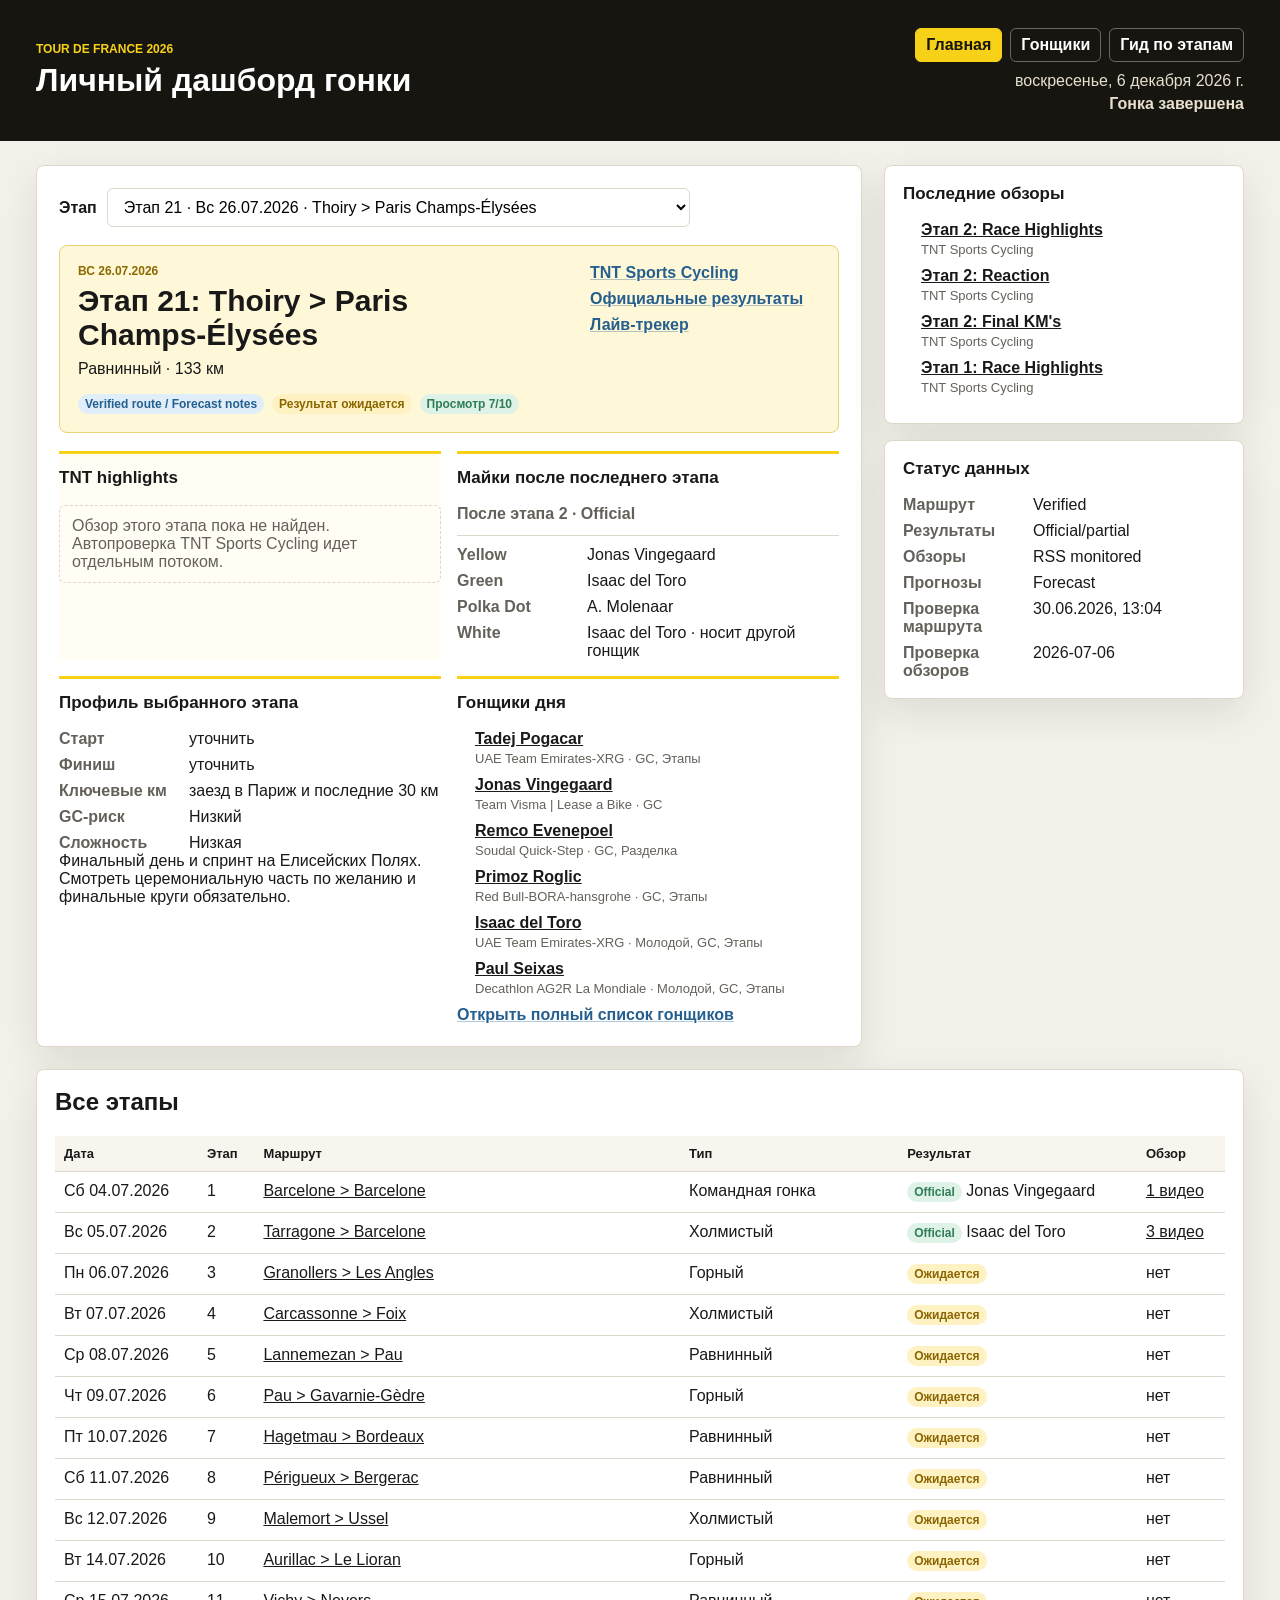
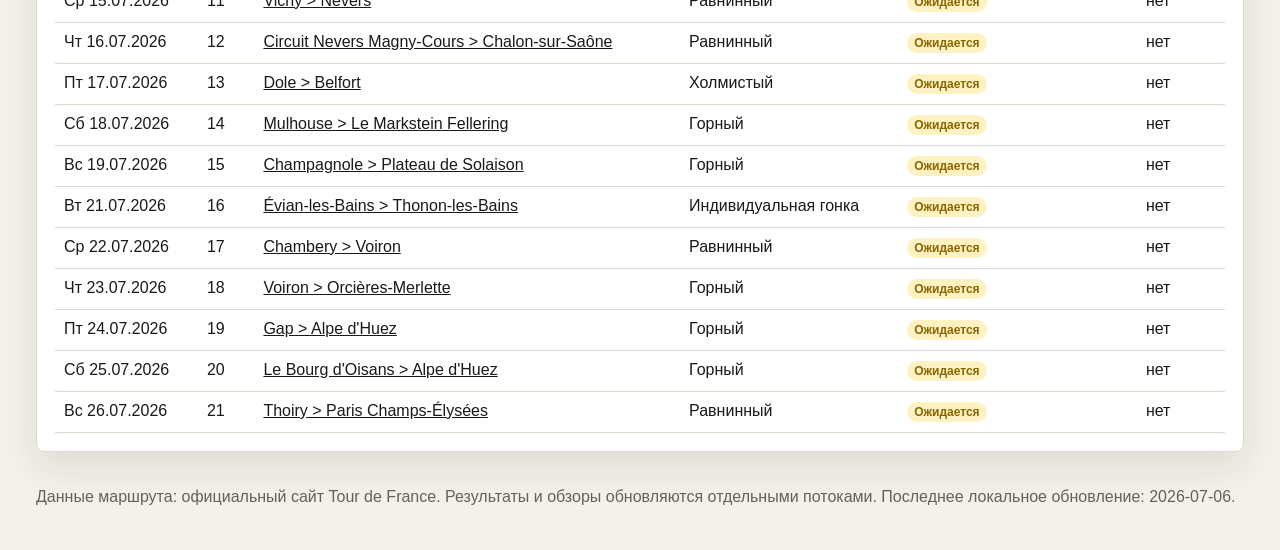
==== commit 11275e77: "Refocus homepage on highlights and results" ====
--- a/index.html
+++ b/index.html
@@ -3,14 +3,14 @@
 <head>
   <meta charset="utf-8">
   <meta name="viewport" content="width=device-width, initial-scale=1">
-  <title>Tour de France 2026 — личный центр</title>
+  <title>Tour de France 2026 — личный дашборд</title>
   <link rel="stylesheet" href="assets/app.css">
 </head>
 <body>
   <header class="topbar">
     <div>
       <p class="eyebrow">Tour de France 2026</p>
-      <h1>Личный центр сопровождения</h1>
+      <h1>Личный дашборд гонки</h1>
     </div>
     <div class="top-actions">
       <nav class="main-nav" aria-label="Основные разделы">
@@ -37,15 +37,25 @@
           <p id="stageDate" class="eyebrow"></p>
           <h2 id="stageTitle"></h2>
           <p id="stageMeta"></p>
-          <p id="stageStatus" class="status-note"></p>
+          <div class="status-row">
+            <span id="stageStatus" class="tag info"></span>
+            <span id="stageResultPill" class="tag warn"></span>
+            <span id="watchPriority" class="tag ok"></span>
+          </div>
         </div>
-        <div class="stage-score">
-          <span id="watchPriority"></span>
-          <small>приоритет просмотра</small>
+        <div class="utility-links">
+          <a id="highlightChannel" target="_blank" rel="noreferrer">TNT Sports Cycling</a>
+          <a id="resultsLink" target="_blank" rel="noreferrer">Официальные результаты</a>
+          <a id="liveTracker" target="_blank" rel="noreferrer">Лайв-трекер</a>
         </div>
       </div>
 
       <div class="dashboard-grid">
+        <article class="dashboard-card highlights-card">
+          <h3>TNT highlights</h3>
+          <div id="stageHighlights" class="highlight-list"></div>
+        </article>
+
         <article id="stageSummaryCard" class="dashboard-card stage-summary-card" hidden>
           <h3>Stage Summary</h3>
           <div class="summary-head">
@@ -58,6 +68,11 @@
           </dl>
           <ol id="stageTop3" class="ranking compact-ranking"></ol>
           <p id="stageResultSummary"></p>
+        </article>
+
+        <article class="dashboard-card">
+          <h3>Майки после последнего этапа</h3>
+          <p id="jerseySnapshotStage" class="card-note"></p>
           <dl class="facts compact jersey-facts">
             <div><dt>Yellow</dt><dd id="jerseyYellow"></dd></div>
             <div><dt>Green</dt><dd id="jerseyGreen"></dd></div>
@@ -66,61 +81,42 @@
           </dl>
         </article>
 
-        <article class="dashboard-card watch-card">
-          <h3>Смотреть</h3>
-          <div class="highlight-source">
-            <strong>Основной формат: обзоры</strong>
-            <a id="highlightChannel" target="_blank" rel="noreferrer">TNT Sports Cycling</a>
-          </div>
-          <div id="stageHighlights" class="highlight-list"></div>
-          <div class="actions">
-            <a id="primaryWatch" class="button primary" target="_blank" rel="noreferrer">Основная трансляция</a>
-            <a id="backupWatch" class="button" target="_blank" rel="noreferrer">Резерв</a>
-            <a id="liveTracker" class="button" target="_blank" rel="noreferrer">Лайв-трекер</a>
-          </div>
+        <article class="dashboard-card" id="nextStageCard">
+          <h3>Следующий этап</h3>
+          <p class="eyebrow" id="nextStageDate"></p>
+          <h4 id="nextStageTitle"></h4>
           <dl class="facts compact">
-            <div><dt>Основной вариант</dt><dd id="primaryWatchStatus"></dd></div>
-            <div><dt>Резерв</dt><dd id="backupWatchStatus"></dd></div>
+            <div><dt>Тип</dt><dd id="nextStageType"></dd></div>
+            <div><dt>Дистанция</dt><dd id="nextStageDistance"></dd></div>
+            <div><dt>GC-риск</dt><dd id="nextStageGc"></dd></div>
+            <div><dt>Совет</dt><dd id="nextStageAdvice"></dd></div>
           </dl>
-          <div class="link-stack after-links">
-            <a id="replayLink" target="_blank" rel="noreferrer">Запись</a>
-            <a id="highlightsLink" target="_blank" rel="noreferrer">Хайлайты</a>
-            <a id="resultsLink" target="_blank" rel="noreferrer">Результаты</a>
-          </div>
         </article>
 
         <article class="dashboard-card">
-          <h3>Когда включать</h3>
+          <h3>Профиль выбранного этапа</h3>
           <dl class="facts compact">
             <div><dt>Старт</dt><dd id="stageStartTime"></dd></div>
             <div><dt>Финиш</dt><dd id="stageFinishWindow"></dd></div>
             <div><dt>Ключевые км</dt><dd id="keyKilometers"></dd></div>
-            <div><dt>Совет</dt><dd id="viewingAdvice"></dd></div>
-          </dl>
-        </article>
-
-        <article class="dashboard-card">
-          <h3>Почему важно</h3>
-          <dl class="facts compact">
-            <div><dt>Тип</dt><dd id="stageType"></dd></div>
-            <div><dt>Дистанция</dt><dd id="stageDistance"></dd></div>
+            <div><dt>GC-риск</dt><dd id="gcImpact"></dd></div>
             <div><dt>Сложность</dt><dd id="difficulty"></dd></div>
-            <div><dt>GC-риск</dt><dd id="gcImpact"></dd></div>
           </dl>
           <p id="stageGuide"></p>
         </article>
 
         <article class="dashboard-card">
-          <h3>Фавориты дня</h3>
-          <ul id="dailyFavorites" class="compact-list favorite-list"></ul>
+          <h3>Гонщики дня</h3>
+          <ul id="ridersPreview" class="compact-list rider-preview"></ul>
+          <a class="text-link" href="riders.html">Открыть полный список гонщиков</a>
         </article>
       </div>
     </section>
 
     <aside class="side-panel">
       <section>
-        <h3>Рекомендация трансляций</h3>
-        <ol id="recommendations" class="ranking"></ol>
+        <h3>Последние обзоры</h3>
+        <ul id="latestHighlights" class="compact-list highlight-compact"></ul>
       </section>
 
       <section>
@@ -128,74 +124,26 @@
         <dl class="facts compact">
           <div><dt>Маршрут</dt><dd id="routeStatus"></dd></div>
           <div><dt>Результаты</dt><dd id="resultsStatus"></dd></div>
-          <div><dt>Трансляции</dt><dd id="broadcasterStatus"></dd></div>
           <div><dt>Обзоры</dt><dd id="highlightsStatus"></dd></div>
           <div><dt>Прогнозы</dt><dd id="predictionStatus"></dd></div>
           <div><dt>Проверка маршрута</dt><dd id="routeCheckedAt"></dd></div>
           <div><dt>Проверка обзоров</dt><dd id="highlightsCheckedAt"></dd></div>
         </dl>
       </section>
-
-      <section>
-        <h3>Последние обзоры</h3>
-        <ul id="latestHighlights" class="compact-list highlight-compact"></ul>
-      </section>
     </aside>
-
-    <section class="wide">
-      <h2>Сравнение трансляций</h2>
-      <div class="table-wrap">
-        <table id="broadcastTable">
-          <thead>
-            <tr>
-              <th>Сервис</th>
-              <th>Бесплатно</th>
-              <th>Русский</th>
-              <th>VPN</th>
-              <th>Регистрация</th>
-              <th>Повторы</th>
-              <th>Прямой эфир</th>
-              <th>Итог</th>
-            </tr>
-          </thead>
-          <tbody></tbody>
-        </table>
-      </div>
-    </section>
 
     <section class="wide">
       <h2>Все этапы</h2>
       <div class="table-wrap">
-        <table id="stagesTable">
+        <table id="stagesTable" class="compact-stage-table">
           <thead>
             <tr>
               <th>Дата</th>
               <th>Этап</th>
               <th>Маршрут</th>
-              <th>Дистанция</th>
               <th>Тип</th>
-              <th>Смотреть</th>
-              <th>GC</th>
-              <th>Совет</th>
-            </tr>
-          </thead>
-          <tbody></tbody>
-        </table>
-      </div>
-    </section>
-
-    <section class="wide">
-      <h2>Генеральная классификация: ориентиры</h2>
-      <div class="table-wrap">
-        <table id="ridersTable">
-          <thead>
-            <tr>
-              <th>Гонщик</th>
-              <th>Команда</th>
-              <th>Роль</th>
-              <th>Почему следить</th>
-              <th>Риск</th>
-              <th>Следить</th>
+              <th>Результат</th>
+              <th>Обзор</th>
             </tr>
           </thead>
           <tbody></tbody>
@@ -205,7 +153,7 @@
   </main>
 
   <footer>
-    <p>Данные маршрута: официальный сайт Tour de France. Последнее локальное обновление: <span id="updatedAt"></span>.</p>
+    <p>Данные маршрута: официальный сайт Tour de France. Результаты и обзоры обновляются отдельными потоками. Последнее локальное обновление: <span id="updatedAt"></span>.</p>
   </footer>
 
   <script src="assets/data.js"></script>
--- a/assets/app.css
+++ b/assets/app.css
@@ -149,10 +149,10 @@
 }
 
 .stage-hero {
-  display: flex;
-  justify-content: space-between;
+  display: grid;
+  grid-template-columns: minmax(0, 1fr) 230px;
   gap: 18px;
-  align-items: center;
+  align-items: start;
   padding: 18px;
   border: 1px solid #e7d37a;
   border-radius: 8px;
@@ -164,32 +164,23 @@
   font-size: 30px;
 }
 
-.stage-score {
-  min-width: 132px;
-  aspect-ratio: 1;
-  display: grid;
-  place-items: center;
-  text-align: center;
-  border-radius: 50%;
-  background: var(--yellow);
-  color: #14110a;
+.status-row {
+  display: flex;
+  flex-wrap: wrap;
+  gap: 8px;
+  align-items: center;
+}
+
+.utility-links {
+  display: grid;
+  gap: 8px;
+}
+
+.utility-links a,
+.text-link {
+  color: var(--blue);
   font-weight: 800;
-}
-
-.stage-score span {
-  font-size: 28px;
-}
-
-.stage-score small {
-  display: block;
-  max-width: 88px;
-  font-weight: 700;
-}
-
-.status-note {
-  margin-bottom: 0;
-  color: var(--muted);
-  font-weight: 700;
+  text-decoration-color: rgba(36,95,143,.35);
 }
 
 .dashboard-grid {
@@ -203,8 +194,20 @@
   padding-top: 14px;
 }
 
-.stage-summary-card {
+.stage-summary-card,
+.highlights-card {
   background: #fffdf4;
+}
+
+h4 {
+  margin: 0 0 12px;
+  font-size: 18px;
+}
+
+.card-note {
+  margin-bottom: 12px;
+  color: var(--muted);
+  font-weight: 700;
 }
 
 .summary-head {
@@ -233,30 +236,10 @@
   border-top: 1px solid var(--line);
 }
 
-.actions {
-  display: flex;
-  flex-wrap: wrap;
-  gap: 10px;
-  margin: 0 0 14px;
-}
-
-.highlight-source {
-  display: flex;
-  flex-wrap: wrap;
-  gap: 8px 12px;
-  align-items: baseline;
-  margin-bottom: 12px;
-}
-
-.highlight-source a {
-  color: var(--blue);
-  font-weight: 800;
-}
-
 .highlight-list {
   display: grid;
   gap: 8px;
-  margin-bottom: 14px;
+  margin-bottom: 0;
 }
 
 .highlight-link {
@@ -289,24 +272,6 @@
   color: var(--muted);
 }
 
-.button {
-  display: inline-flex;
-  min-height: 42px;
-  align-items: center;
-  justify-content: center;
-  padding: 10px 15px;
-  border: 1px solid #151515;
-  border-radius: 6px;
-  text-decoration: none;
-  font-weight: 700;
-  background: #fff;
-}
-
-.button.primary {
-  background: #171510;
-  color: #fff;
-}
-
 .grid.two {
   display: grid;
   grid-template-columns: repeat(2, minmax(0, 1fr));
@@ -400,6 +365,20 @@
   font-size: 13px;
 }
 
+.rider-preview li {
+  display: grid;
+  gap: 3px;
+}
+
+.rider-preview a {
+  font-weight: 800;
+}
+
+.rider-preview span {
+  color: var(--muted);
+  font-size: 13px;
+}
+
 .highlight-compact li {
   display: grid;
   gap: 3px;
@@ -425,7 +404,11 @@
 table {
   width: 100%;
   border-collapse: collapse;
-  min-width: 780px;
+  min-width: 680px;
+}
+
+.compact-stage-table {
+  min-width: 640px;
 }
 
 th,
@@ -497,13 +480,13 @@
     display: block;
   }
 
-  .stage-score {
-    margin-top: 14px;
-  }
-
   select {
     min-width: 0;
     width: 100%;
+  }
+
+  .utility-links {
+    margin-top: 14px;
   }
 }
 
@@ -531,24 +514,17 @@
     display: grid;
   }
 
-  .actions,
   .after-links {
     display: grid;
     grid-template-columns: 1fr;
   }
 
-  .button,
   .link-stack a {
     width: 100%;
   }
 
   .facts div {
     grid-template-columns: minmax(88px, 34%) 1fr;
-  }
-
-  .stage-score {
-    min-width: 112px;
-    width: 112px;
   }
 
   footer {
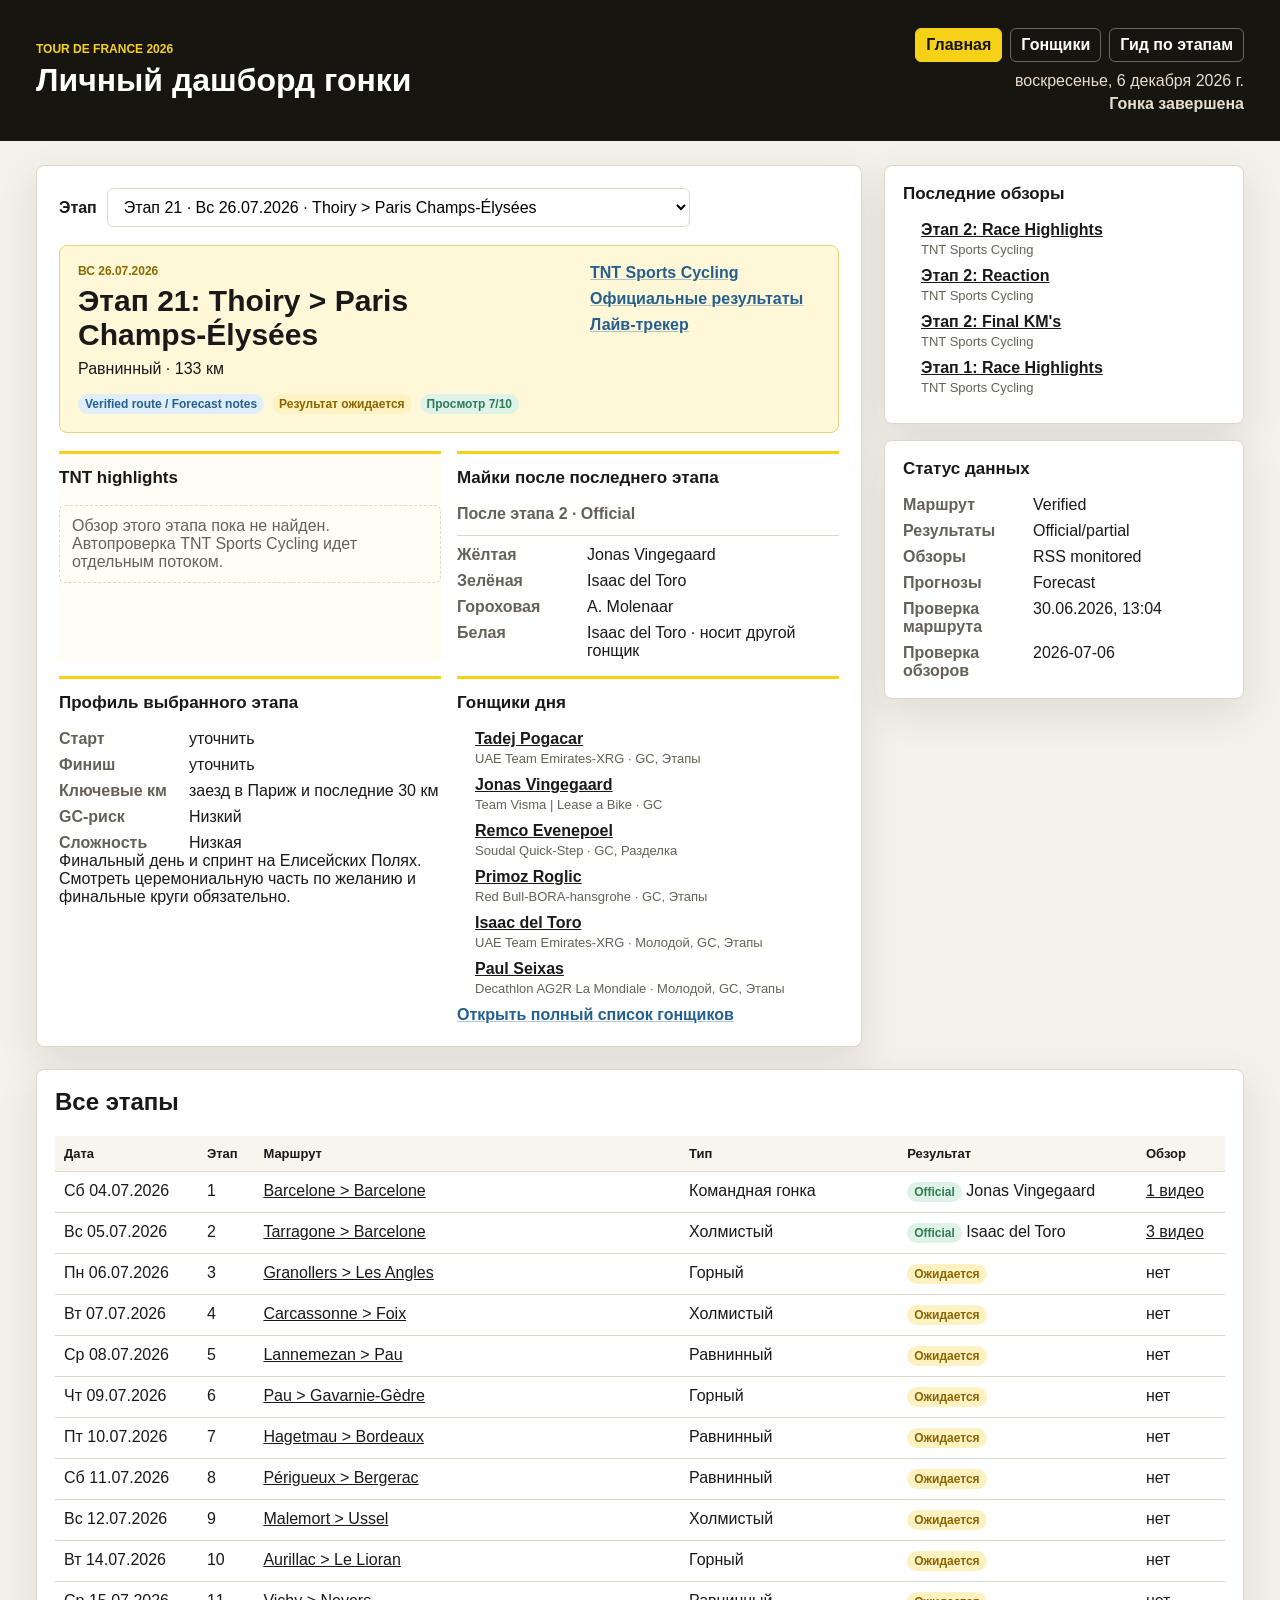
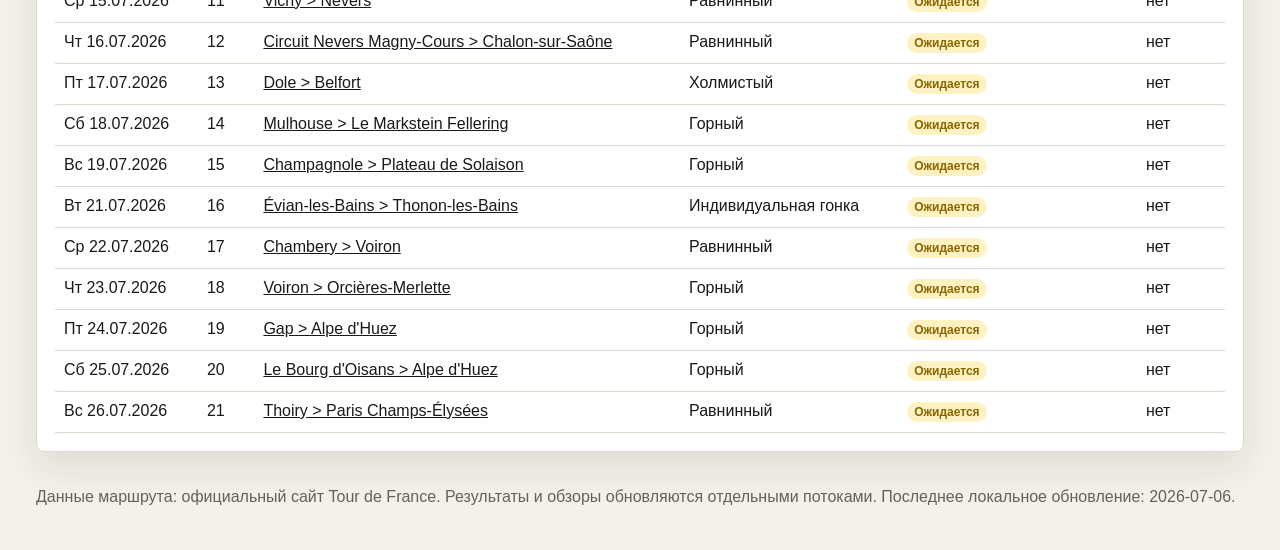
==== commit 7481f2b7: "Localize stage summaries and rider badges" ====
--- a/index.html
+++ b/index.html
@@ -57,7 +57,7 @@
         </article>
 
         <article id="stageSummaryCard" class="dashboard-card stage-summary-card" hidden>
-          <h3>Stage Summary</h3>
+          <h3>Итоги этапа</h3>
           <div class="summary-head">
             <strong id="stageWinner"></strong>
             <span id="stageResultStatus" class="tag info"></span>
@@ -74,10 +74,10 @@
           <h3>Майки после последнего этапа</h3>
           <p id="jerseySnapshotStage" class="card-note"></p>
           <dl class="facts compact jersey-facts">
-            <div><dt>Yellow</dt><dd id="jerseyYellow"></dd></div>
-            <div><dt>Green</dt><dd id="jerseyGreen"></dd></div>
-            <div><dt>Polka Dot</dt><dd id="jerseyPolkaDot"></dd></div>
-            <div><dt>White</dt><dd id="jerseyWhite"></dd></div>
+            <div><dt>Жёлтая</dt><dd id="jerseyYellow"></dd></div>
+            <div><dt>Зелёная</dt><dd id="jerseyGreen"></dd></div>
+            <div><dt>Гороховая</dt><dd id="jerseyPolkaDot"></dd></div>
+            <div><dt>Белая</dt><dd id="jerseyWhite"></dd></div>
           </dl>
         </article>
 
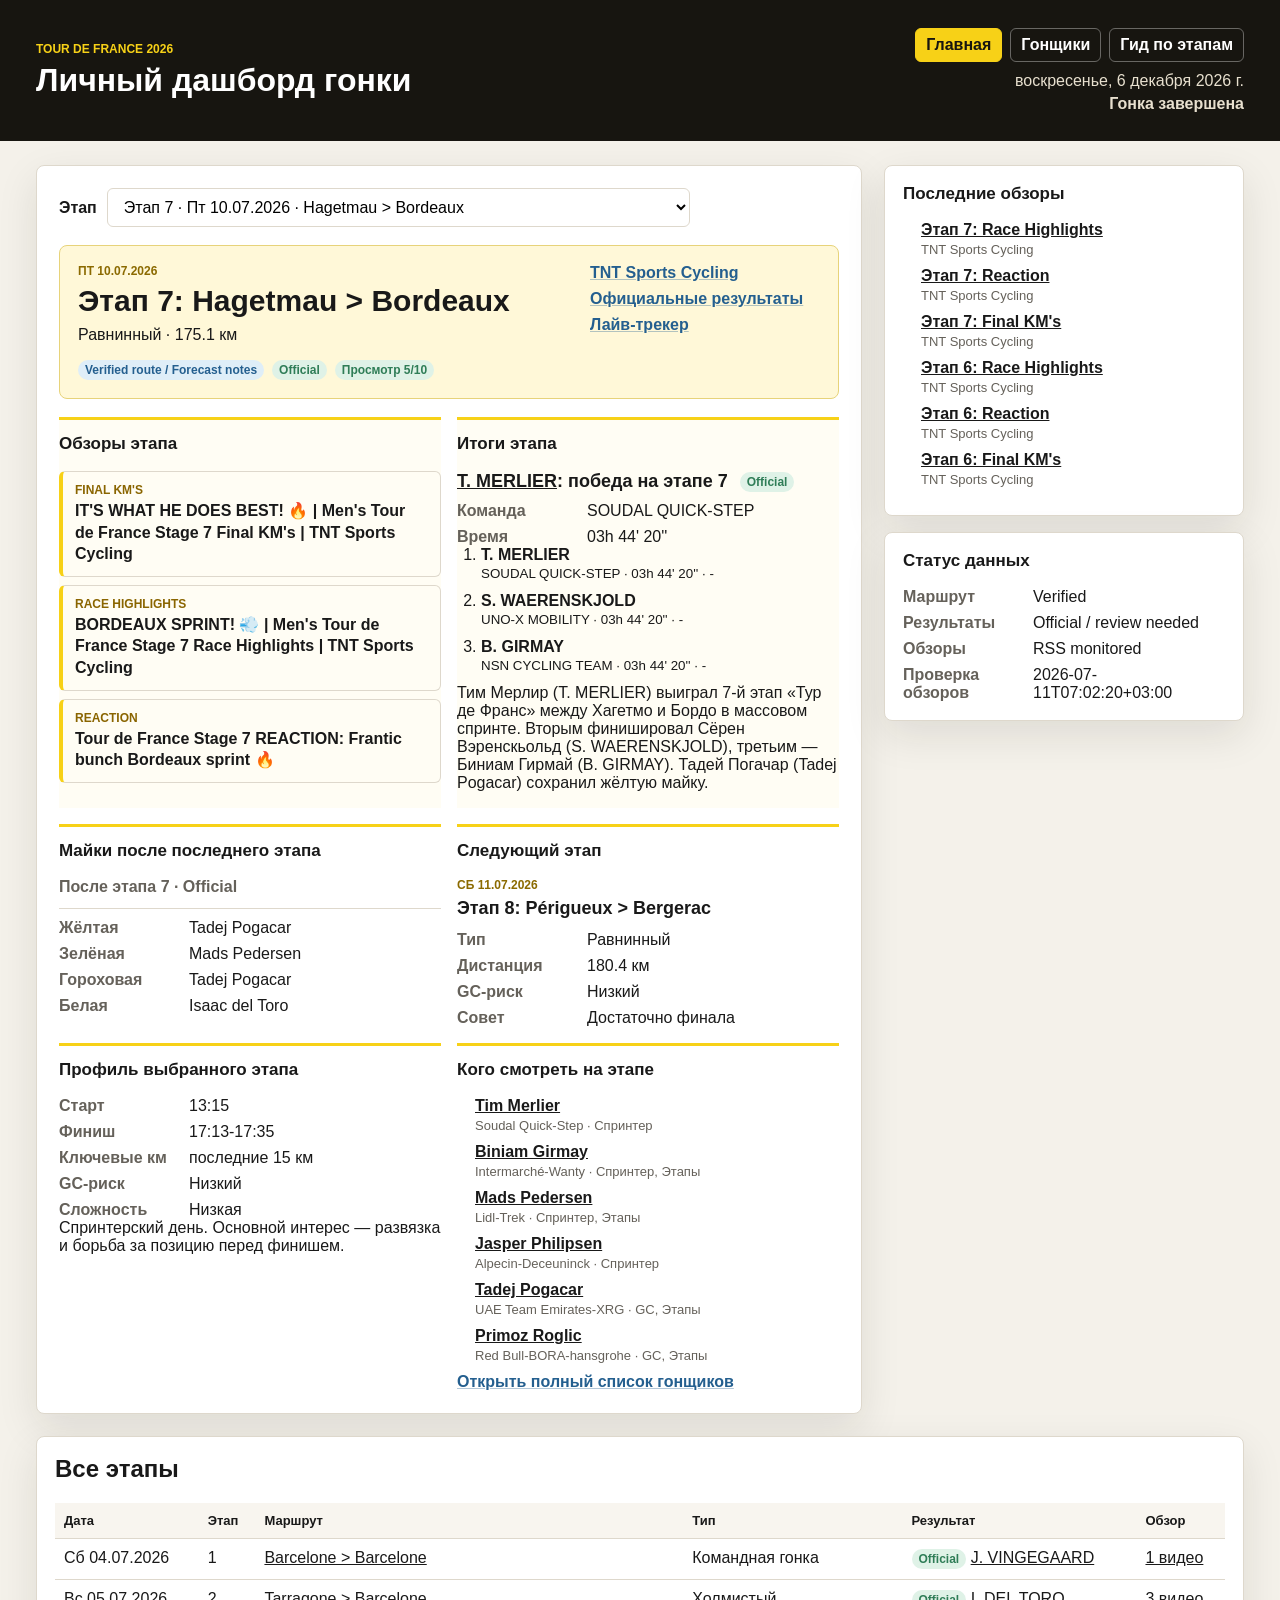
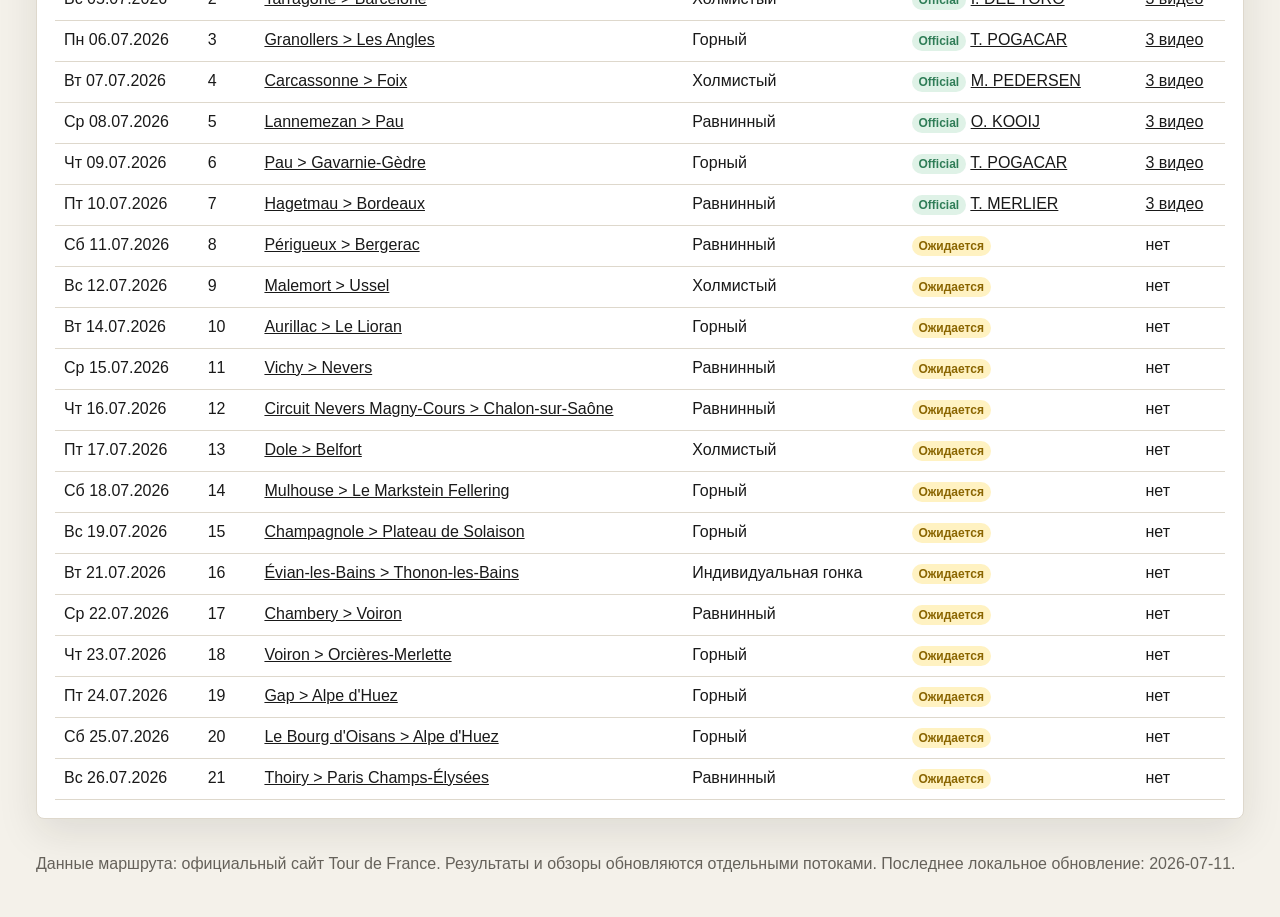
==== commit 8bfc587b: "Refresh live site content and cleanup" ====
--- a/index.html
+++ b/index.html
@@ -52,7 +52,7 @@
 
       <div class="dashboard-grid">
         <article class="dashboard-card highlights-card">
-          <h3>TNT highlights</h3>
+          <h3>Обзоры этапа</h3>
           <div id="stageHighlights" class="highlight-list"></div>
         </article>
 
@@ -106,7 +106,7 @@
         </article>
 
         <article class="dashboard-card">
-          <h3>Гонщики дня</h3>
+          <h3>Кого смотреть на этапе</h3>
           <ul id="ridersPreview" class="compact-list rider-preview"></ul>
           <a class="text-link" href="riders.html">Открыть полный список гонщиков</a>
         </article>
@@ -125,8 +125,6 @@
           <div><dt>Маршрут</dt><dd id="routeStatus"></dd></div>
           <div><dt>Результаты</dt><dd id="resultsStatus"></dd></div>
           <div><dt>Обзоры</dt><dd id="highlightsStatus"></dd></div>
-          <div><dt>Прогнозы</dt><dd id="predictionStatus"></dd></div>
-          <div><dt>Проверка маршрута</dt><dd id="routeCheckedAt"></dd></div>
           <div><dt>Проверка обзоров</dt><dd id="highlightsCheckedAt"></dd></div>
         </dl>
       </section>
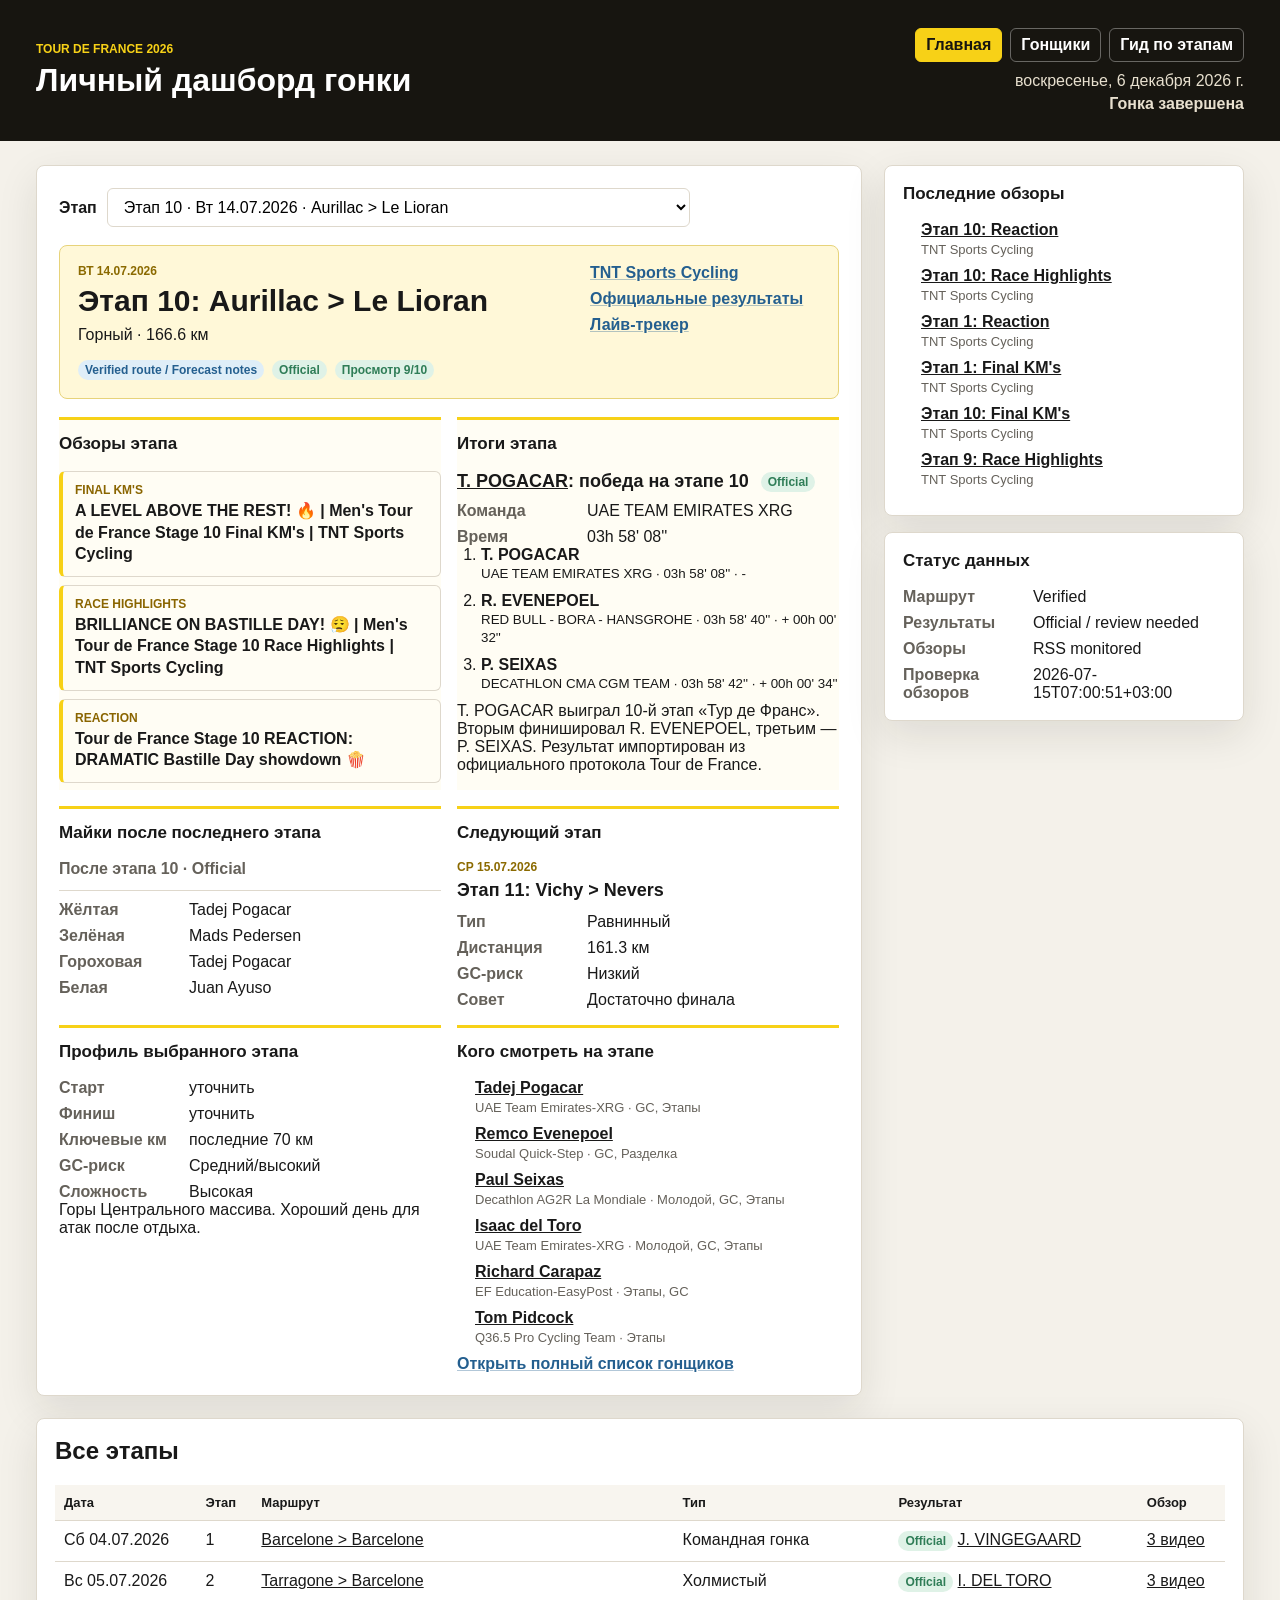
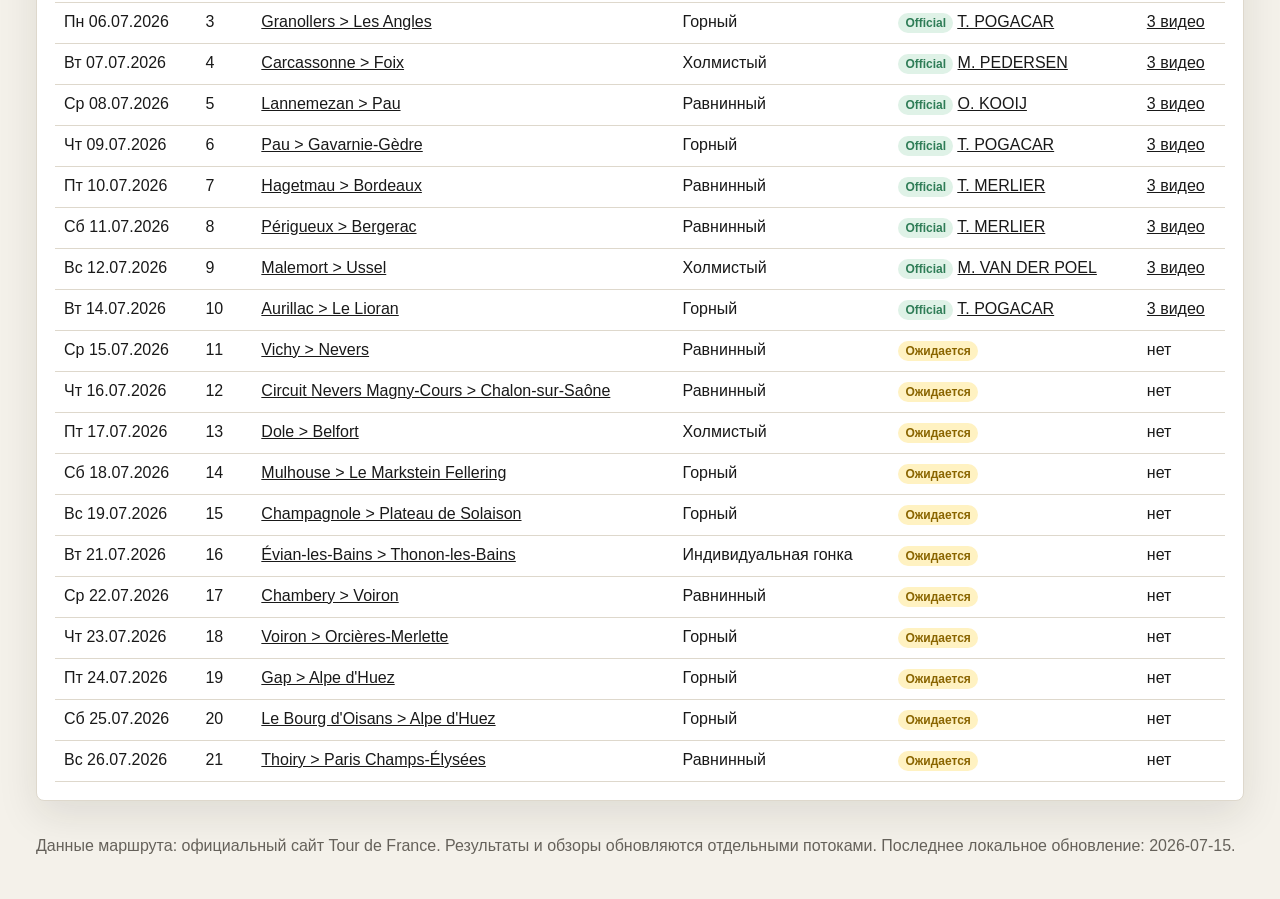
==== commit 83e3be57: "Bust browser cache for live data" ====
--- a/index.html
+++ b/index.html
@@ -154,7 +154,7 @@
     <p>Данные маршрута: официальный сайт Tour de France. Результаты и обзоры обновляются отдельными потоками. Последнее локальное обновление: <span id="updatedAt"></span>.</p>
   </footer>
 
-  <script src="assets/data.js"></script>
+  <script src="assets/data.js?v=20260715-2"></script>
   <script src="assets/app.js"></script>
 </body>
 </html>
